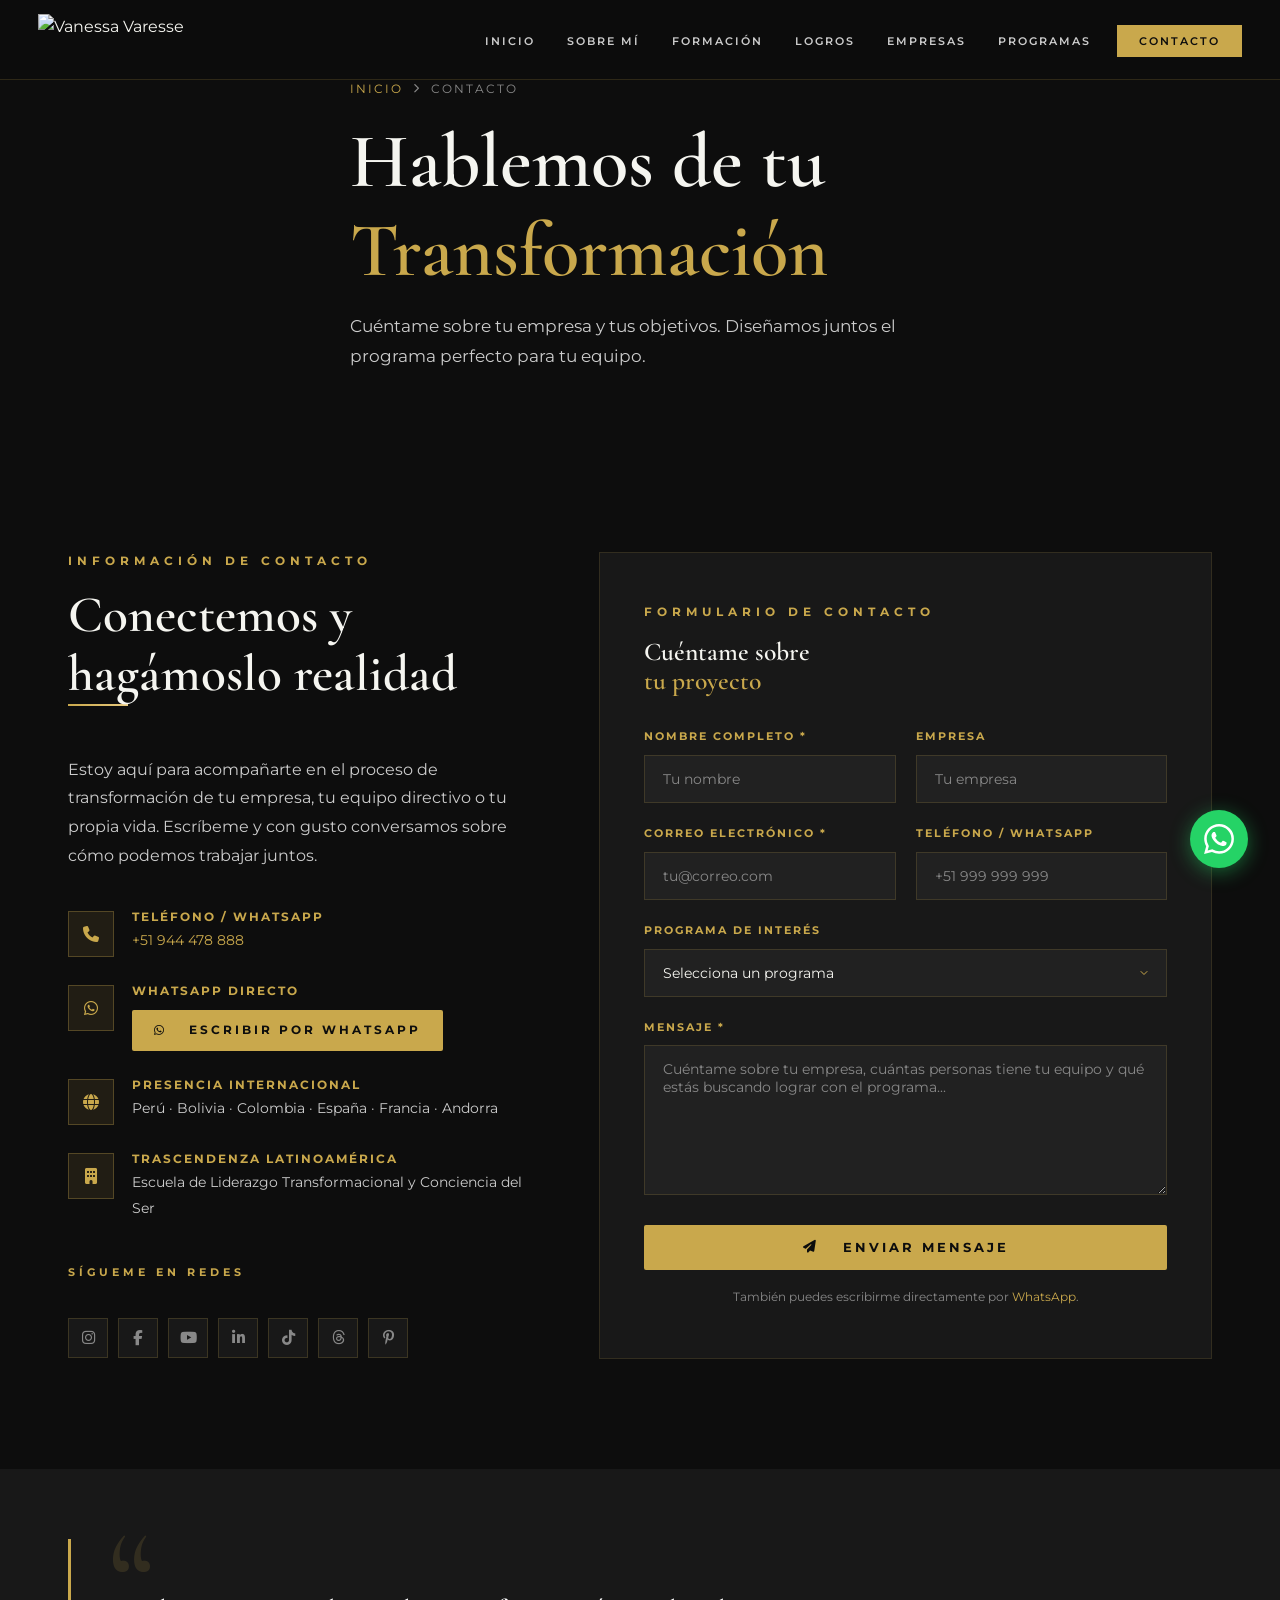
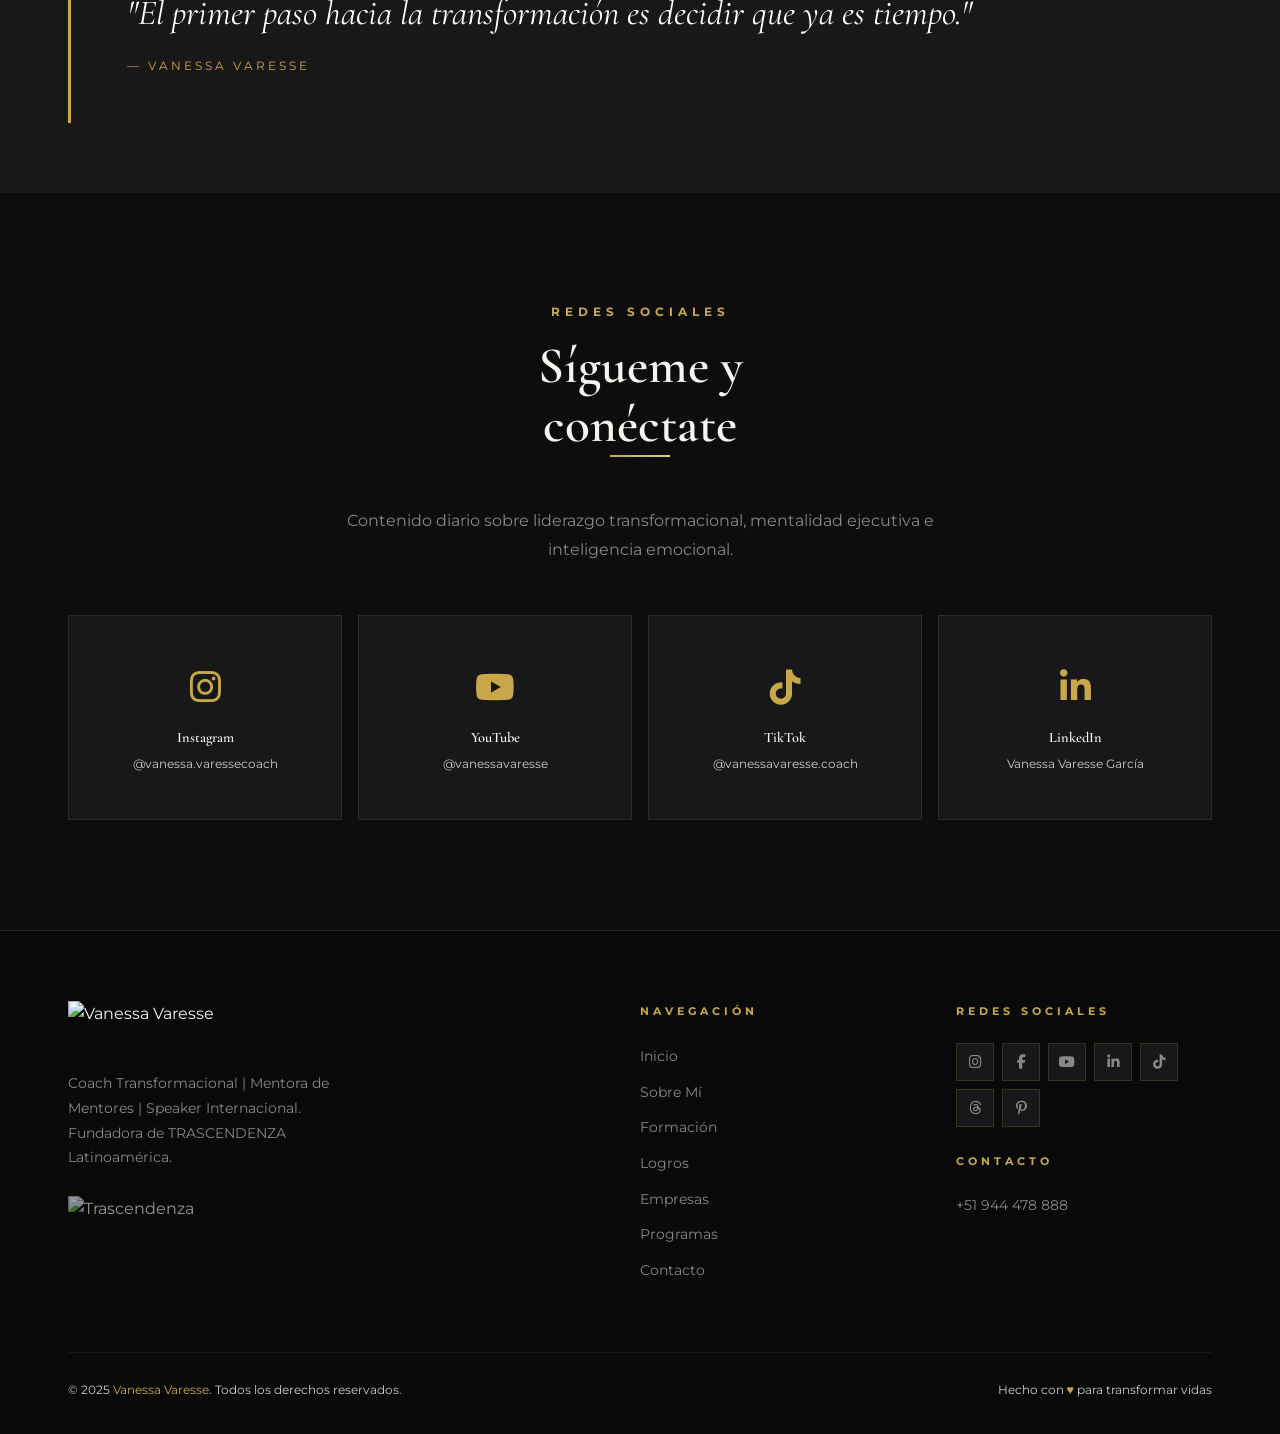
==== contacto.html @ e626a282 "primer desarrollo pagina de coaching" ====
<!DOCTYPE html>
<html lang="es">
<head>
  <meta charset="UTF-8" />
  <meta name="viewport" content="width=device-width, initial-scale=1.0" />
  <title>Contacto — Vanessa Varesse</title>
  <meta name="description" content="Contáctate con Vanessa Varesse. Solicita información sobre programas de coaching transformacional para tu empresa." />
  <link rel="preconnect" href="https://fonts.googleapis.com" />
  <link rel="preconnect" href="https://fonts.gstatic.com" crossorigin />
  <link href="https://fonts.googleapis.com/css2?family=Cormorant+Garamond:ital,wght@0,400;0,600;0,700;1,400;1,600&family=Montserrat:wght@400;500;600;700&display=swap" rel="stylesheet" />
  <link rel="stylesheet" href="https://cdnjs.cloudflare.com/ajax/libs/font-awesome/6.5.0/css/all.min.css" />
  <link rel="stylesheet" href="css/styles.css" />
</head>
<body>

  <!-- NAVBAR -->
  <nav class="navbar">
    <div class="nav-container">
      <a href="index.html" class="nav-logo">
        <img src="https://res.cloudinary.com/drj4pwy9t/image/upload/v1774954936/Logo_Vanessa_Varesse_Blanco_Sin_Fondo_paciud.png" alt="Vanessa Varesse" />
      </a>
      <button class="nav-toggle" id="navToggle" aria-label="Abrir menú">
        <span></span><span></span><span></span>
      </button>
      <ul class="nav-menu" id="navMenu">
        <li><a href="index.html">Inicio</a></li>
        <li><a href="sobre-mi.html">Sobre Mí</a></li>
        <li><a href="formacion.html">Formación</a></li>
        <li><a href="logros.html">Logros</a></li>
        <li><a href="empresas-alumnos.html">Empresas</a></li>
        <li><a href="programas.html">Programas</a></li>
        <li><a href="contacto.html" class="btn-nav">Contacto</a></li>
      </ul>
    </div>
  </nav>

  <!-- PAGE HERO -->
  <section class="page-hero">
    <div class="page-hero-bg" style="background-image: url('https://res.cloudinary.com/drj4pwy9t/image/upload/v1774952656/vanessa_con_auricular_dando_taller_a_publico_uoxfva.jpg');"></div>
    <div class="container">
      <div class="breadcrumb">
        <a href="index.html">Inicio</a>
        <i class="fas fa-chevron-right"></i>
        <span>Contacto</span>
      </div>
      <h1>Hablemos de tu<br /><span class="text-gold">Transformación</span></h1>
      <p>Cuéntame sobre tu empresa y tus objetivos. Diseñamos juntos el programa perfecto para tu equipo.</p>
    </div>
  </section>

  <!-- CONTACTO GRID -->
  <section class="section-padding">
    <div class="container">
      <div class="contact-grid">

        <!-- INFO -->
        <div class="fade-up">
          <span class="section-label">Información de Contacto</span>
          <h2>Conectemos y<br /><span>hagámoslo realidad</span></h2>
          <div class="divider divider-left"></div>
          <p style="margin-bottom: 40px;">
            Estoy aquí para acompañarte en el proceso de transformación de tu empresa, tu equipo directivo o tu propia vida. Escríbeme y con gusto conversamos sobre cómo podemos trabajar juntos.
          </p>

          <div class="contact-detail">
            <div class="contact-detail-icon"><i class="fas fa-phone"></i></div>
            <div>
              <h4>Teléfono / WhatsApp</h4>
              <p><a href="https://wa.me/51944478888" style="color: var(--gold);">+51 944 478 888</a></p>
            </div>
          </div>

          <div class="contact-detail">
            <div class="contact-detail-icon"><i class="fab fa-whatsapp"></i></div>
            <div>
              <h4>WhatsApp Directo</h4>
              <p>
                <a href="https://wa.me/51944478888?text=Hola%20Vanessa%2C%20me%20interesa%20conocer%20más%20sobre%20tus%20programas."
                   target="_blank" class="btn btn-gold" style="margin-top: 8px; display: inline-flex; font-size: 0.72rem; padding: 10px 22px;">
                  <i class="fab fa-whatsapp"></i>&nbsp; Escribir por WhatsApp
                </a>
              </p>
            </div>
          </div>

          <div class="contact-detail">
            <div class="contact-detail-icon"><i class="fas fa-globe"></i></div>
            <div>
              <h4>Presencia Internacional</h4>
              <p>Perú · Bolivia · Colombia · España · Francia · Andorra</p>
            </div>
          </div>

          <div class="contact-detail">
            <div class="contact-detail-icon"><i class="fas fa-building"></i></div>
            <div>
              <h4>TRASCENDENZA Latinoamérica</h4>
              <p>Escuela de Liderazgo Transformacional y Conciencia del Ser</p>
            </div>
          </div>

          <div style="margin-top: 40px;">
            <p class="footer-title" style="margin-bottom: 16px;">Sígueme en redes</p>
            <div class="social-contact">
              <a href="https://www.instagram.com/vanessa.varessecoach/" target="_blank" aria-label="Instagram"><i class="fab fa-instagram"></i></a>
              <a href="https://facebook.com/vanessavaressetrascendenza" target="_blank" aria-label="Facebook"><i class="fab fa-facebook-f"></i></a>
              <a href="https://www.youtube.com/@vanessavaresse" target="_blank" aria-label="YouTube"><i class="fab fa-youtube"></i></a>
              <a href="https://pe.linkedin.com/in/vanessa-varesse-garcia-b4566124" target="_blank" aria-label="LinkedIn"><i class="fab fa-linkedin-in"></i></a>
              <a href="https://www.tiktok.com/@vanessavaresse.coach" target="_blank" aria-label="TikTok"><i class="fab fa-tiktok"></i></a>
              <a href="https://www.threads.com/@vanessa.varessecoach" target="_blank" aria-label="Threads"><i class="fab fa-threads"></i></a>
              <a href="https://ru.pinterest.com/pin/297730225386920617/" target="_blank" aria-label="Pinterest"><i class="fab fa-pinterest-p"></i></a>
            </div>
          </div>
        </div>

        <!-- FORMULARIO -->
        <div class="form-box fade-up delay-2">
          <span class="section-label">Formulario de Contacto</span>
          <h3 style="color: var(--white); margin-bottom: 32px; font-size: 1.6rem;">
            Cuéntame sobre<br /><span style="color: var(--gold);">tu proyecto</span>
          </h3>

          <!--
            INSTRUCCIONES PARA ACTIVAR EL FORMULARIO:
            1. Crea una cuenta gratuita en https://formspree.io
            2. Crea un nuevo formulario y copia tu endpoint
            3. Reemplaza "YOUR_FORM_ID" en el action de abajo con tu ID real
            Ejemplo: action="https://formspree.io/f/xpwzabcd"
          -->
          <form id="contactForm" action="https://formspree.io/f/YOUR_FORM_ID" method="POST">

            <div class="form-row">
              <div class="form-group">
                <label for="name">Nombre completo *</label>
                <input type="text" id="name" name="name" placeholder="Tu nombre" required />
              </div>
              <div class="form-group">
                <label for="empresa">Empresa</label>
                <input type="text" id="empresa" name="empresa" placeholder="Tu empresa" />
              </div>
            </div>

            <div class="form-row">
              <div class="form-group">
                <label for="email">Correo electrónico *</label>
                <input type="email" id="email" name="email" placeholder="tu@correo.com" required />
              </div>
              <div class="form-group">
                <label for="telefono">Teléfono / WhatsApp</label>
                <input type="tel" id="telefono" name="telefono" placeholder="+51 999 999 999" />
              </div>
            </div>

            <div class="form-group">
              <label for="programa">Programa de interés</label>
              <select id="programa" name="programa">
                <option value="" disabled selected>Selecciona un programa</option>
                <option value="respiracion">Respiración Consciente</option>
                <option value="estres">Manejo del Estrés</option>
                <option value="emocional">Inteligencia Emocional</option>
                <option value="pausas">Pausas Activas</option>
                <option value="mentalidad">Mentalidad Ejecutiva</option>
                <option value="mentores">Mentoría de Mentores</option>
                <option value="personalizado">Programa Personalizado</option>
                <option value="otro">Otro / Consulta general</option>
              </select>
            </div>

            <div class="form-group">
              <label for="message">Mensaje *</label>
              <textarea id="message" name="message" placeholder="Cuéntame sobre tu empresa, cuántas personas tiene tu equipo y qué estás buscando lograr con el programa..." required></textarea>
            </div>

            <input type="hidden" name="_subject" value="Nueva consulta desde la web — Vanessa Varesse" />
            <input type="text" name="_gotcha" style="display:none" />

            <button type="submit" class="btn btn-gold" style="width: 100%; justify-content: center; font-size: 0.8rem;">
              <i class="fas fa-paper-plane"></i>&nbsp; Enviar mensaje
            </button>

          </form>
          <div class="form-success" id="formSuccess">
            ¡Gracias por tu mensaje! Me pondré en contacto contigo muy pronto.
          </div>
          <p style="font-size: 0.75rem; color: var(--gray); margin-top: 16px; text-align: center;">
            También puedes escribirme directamente por <a href="https://wa.me/51944478888" style="color: var(--gold);">WhatsApp</a>.
          </p>
        </div>

      </div>
    </div>
  </section>

  <!-- QUOTE CIERRE -->
  <section class="section-padding-sm bg-dark">
    <div class="container">
      <div class="quote-block fade-up">
        <p>"El primer paso hacia la transformación es decidir que ya es tiempo."</p>
        <cite>— Vanessa Varesse</cite>
      </div>
    </div>
  </section>

  <!-- REDES COMPLETAS -->
  <section class="section-padding">
    <div class="container">
      <div class="text-center fade-up" style="margin-bottom: 50px;">
        <span class="section-label">Redes Sociales</span>
        <h2>Sígueme y<br /><span>conéctate</span></h2>
        <div class="divider"></div>
        <p class="section-subtitle" style="margin: 0 auto 40px;">
          Contenido diario sobre liderazgo transformacional, mentalidad ejecutiva e inteligencia emocional.
        </p>
      </div>
      <div style="display: grid; grid-template-columns: repeat(4, 1fr); gap: 16px;">
        <a href="https://www.instagram.com/vanessa.varessecoach/" target="_blank" class="card fade-up delay-1" style="text-align:center; display:block;">
          <span style="font-size: 2.2rem; display:block; margin-bottom: 14px;"><i class="fab fa-instagram" style="color: var(--gold);"></i></span>
          <h4 style="color: var(--white); font-size: 0.9rem; margin-bottom: 6px;">Instagram</h4>
          <p style="font-size: 0.78rem;">@vanessa.varessecoach</p>
        </a>
        <a href="https://www.youtube.com/@vanessavaresse" target="_blank" class="card fade-up delay-2" style="text-align:center; display:block;">
          <span style="font-size: 2.2rem; display:block; margin-bottom: 14px;"><i class="fab fa-youtube" style="color: var(--gold);"></i></span>
          <h4 style="color: var(--white); font-size: 0.9rem; margin-bottom: 6px;">YouTube</h4>
          <p style="font-size: 0.78rem;">@vanessavaresse</p>
        </a>
        <a href="https://www.tiktok.com/@vanessavaresse.coach" target="_blank" class="card fade-up delay-3" style="text-align:center; display:block;">
          <span style="font-size: 2.2rem; display:block; margin-bottom: 14px;"><i class="fab fa-tiktok" style="color: var(--gold);"></i></span>
          <h4 style="color: var(--white); font-size: 0.9rem; margin-bottom: 6px;">TikTok</h4>
          <p style="font-size: 0.78rem;">@vanessavaresse.coach</p>
        </a>
        <a href="https://pe.linkedin.com/in/vanessa-varesse-garcia-b4566124" target="_blank" class="card fade-up delay-4" style="text-align:center; display:block;">
          <span style="font-size: 2.2rem; display:block; margin-bottom: 14px;"><i class="fab fa-linkedin-in" style="color: var(--gold);"></i></span>
          <h4 style="color: var(--white); font-size: 0.9rem; margin-bottom: 6px;">LinkedIn</h4>
          <p style="font-size: 0.78rem;">Vanessa Varesse García</p>
        </a>
      </div>
    </div>
  </section>

  <!-- FOOTER -->
  <footer class="footer">
    <div class="container">
      <div class="footer-grid">
        <div class="footer-brand">
          <img src="https://res.cloudinary.com/drj4pwy9t/image/upload/v1774954936/Logo_Vanessa_Varesse_Blanco_Sin_Fondo_paciud.png" alt="Vanessa Varesse" />
          <p>Coach Transformacional | Mentora de Mentores | Speaker Internacional. Fundadora de TRASCENDENZA Latinoamérica.</p>
          <img class="footer-logo-trascendenza" src="https://res.cloudinary.com/drj4pwy9t/image/upload/v1774954936/Logo_Trascendenza_Blanco_Sin_Fondo_ptkyh1.png" alt="Trascendenza" />
        </div>
        <div>
          <p class="footer-title">Navegación</p>
          <ul class="footer-links">
            <li><a href="index.html">Inicio</a></li>
            <li><a href="sobre-mi.html">Sobre Mí</a></li>
            <li><a href="formacion.html">Formación</a></li>
            <li><a href="logros.html">Logros</a></li>
            <li><a href="empresas-alumnos.html">Empresas</a></li>
            <li><a href="programas.html">Programas</a></li>
            <li><a href="contacto.html">Contacto</a></li>
          </ul>
        </div>
        <div>
          <p class="footer-title">Redes Sociales</p>
          <div class="social-links">
            <a href="https://www.instagram.com/vanessa.varessecoach/" target="_blank" class="social-link" aria-label="Instagram"><i class="fab fa-instagram"></i></a>
            <a href="https://facebook.com/vanessavaressetrascendenza" target="_blank" class="social-link" aria-label="Facebook"><i class="fab fa-facebook-f"></i></a>
            <a href="https://www.youtube.com/@vanessavaresse" target="_blank" class="social-link" aria-label="YouTube"><i class="fab fa-youtube"></i></a>
            <a href="https://pe.linkedin.com/in/vanessa-varesse-garcia-b4566124" target="_blank" class="social-link" aria-label="LinkedIn"><i class="fab fa-linkedin-in"></i></a>
            <a href="https://www.tiktok.com/@vanessavaresse.coach" target="_blank" class="social-link" aria-label="TikTok"><i class="fab fa-tiktok"></i></a>
            <a href="https://www.threads.com/@vanessa.varessecoach" target="_blank" class="social-link" aria-label="Threads"><i class="fab fa-threads"></i></a>
            <a href="https://ru.pinterest.com/pin/297730225386920617/" target="_blank" class="social-link" aria-label="Pinterest"><i class="fab fa-pinterest-p"></i></a>
          </div>
          <div style="margin-top: 24px;">
            <p class="footer-title">Contacto</p>
            <p style="font-size:.86rem; color: var(--gray);">+51 944 478 888</p>
          </div>
        </div>
      </div>
      <div class="footer-bottom">
        <p>© 2025 <span>Vanessa Varesse</span>. Todos los derechos reservados.</p>
        <p>Hecho con <span>♥</span> para transformar vidas</p>
      </div>
    </div>
  </footer>

  <!-- WHATSAPP FLOAT -->
  <a href="https://wa.me/51944478888" class="whatsapp-float" target="_blank" aria-label="WhatsApp">
    <svg xmlns="http://www.w3.org/2000/svg" viewBox="0 0 24 24"><path d="M17.472 14.382c-.297-.149-1.758-.867-2.03-.967-.273-.099-.471-.148-.67.15-.197.297-.767.966-.94 1.164-.173.199-.347.223-.644.075-.297-.15-1.255-.463-2.39-1.475-.883-.788-1.48-1.761-1.653-2.059-.173-.297-.018-.458.13-.606.134-.133.298-.347.446-.52.149-.174.198-.298.298-.497.099-.198.05-.371-.025-.52-.075-.149-.669-1.612-.916-2.207-.242-.579-.487-.5-.669-.51-.173-.008-.371-.01-.57-.01-.198 0-.52.074-.792.372-.272.297-1.04 1.016-1.04 2.479 0 1.462 1.065 2.875 1.213 3.074.149.198 2.096 3.2 5.077 4.487.709.306 1.262.489 1.694.625.712.227 1.36.195 1.871.118.571-.085 1.758-.719 2.006-1.413.248-.694.248-1.289.173-1.413-.074-.124-.272-.198-.57-.347m-5.421 7.403h-.004a9.87 9.87 0 01-5.031-1.378l-.361-.214-3.741.982.998-3.648-.235-.374a9.86 9.86 0 01-1.51-5.26c.001-5.45 4.436-9.884 9.888-9.884 2.64 0 5.122 1.03 6.988 2.898a9.825 9.825 0 012.893 6.994c-.003 5.45-4.437 9.884-9.885 9.884m8.413-18.297A11.815 11.815 0 0012.05 0C5.495 0 .16 5.335.157 11.892c0 2.096.547 4.142 1.588 5.945L.057 24l6.305-1.654a11.882 11.882 0 005.683 1.448h.005c6.554 0 11.89-5.335 11.893-11.893a11.821 11.821 0 00-3.48-8.413z"/></svg>
  </a>

  <script src="js/main.js"></script>
</body>
</html>
---- css/styles.css ----
/* ============================================================
   VANESSA VARESSE — Coach Transformacional
   Paleta: Dorado + Negro + Blanco
   Fuentes: Cormorant Garamond (títulos) + Montserrat (cuerpo)
   ============================================================ */

/* ===== VARIABLES ===== */
:root {
  --gold:       #C9A84C;
  --gold-light: #E8C97E;
  --gold-dark:  #A07830;
  --black:      #0D0D0D;
  --dark:       #181818;
  --dark-2:     #222222;
  --white:      #F5F5F0;
  --white-pure: #FFFFFF;
  --gray:       #888888;
  --gray-light: #CCCCCC;

  --font-heading: 'Cormorant Garamond', serif;
  --font-body:    'Montserrat', sans-serif;

  --nav-height: 80px;
  --transition: 0.3s ease;
  --shadow:     0 8px 32px rgba(0, 0, 0, 0.4);
  --shadow-gold: 0 6px 24px rgba(201, 168, 76, 0.25);
  --radius: 2px;
}

/* ===== RESET ===== */
*, *::before, *::after {
  box-sizing: border-box;
  margin: 0;
  padding: 0;
}

html { scroll-behavior: smooth; }

body {
  font-family: var(--font-body);
  background: var(--black);
  color: var(--white);
  line-height: 1.6;
  overflow-x: hidden;
}

img { max-width: 100%; height: auto; display: block; }
a   { text-decoration: none; color: inherit; }
ul  { list-style: none; }

/* ===== TYPOGRAPHY ===== */
h1, h2, h3, h4 {
  font-family: var(--font-heading);
  font-weight: 600;
  line-height: 1.15;
}
h1 { font-size: clamp(2.8rem, 6vw, 5.5rem); }
h2 { font-size: clamp(2rem,   4vw, 3.5rem); }
h3 { font-size: clamp(1.3rem, 2.5vw, 2rem); }
h4 { font-size: clamp(1.1rem, 1.8vw, 1.4rem); }

p { color: var(--gray-light); line-height: 1.8; }

/* ===== UTILITIES ===== */
.container      { max-width: 1200px; margin: 0 auto; padding: 0 28px; }
.text-gold      { color: var(--gold); }
.text-center    { text-align: center; }
.section-padding    { padding: 110px 0; }
.section-padding-sm { padding: 70px 0; }

.section-label {
  font-family: var(--font-body);
  font-size: 0.72rem;
  font-weight: 700;
  letter-spacing: 5px;
  text-transform: uppercase;
  color: var(--gold);
  display: block;
  margin-bottom: 16px;
}

.section-title { color: var(--white); margin-bottom: 20px; }
.section-title span { color: var(--gold); }

.section-subtitle {
  font-size: 1rem;
  color: var(--gray);
  max-width: 600px;
  line-height: 1.8;
}

.divider {
  width: 60px;
  height: 2px;
  background: linear-gradient(90deg, var(--gold), var(--gold-light));
  margin: 0 auto 50px;
}
.divider-left { margin: 0 0 50px; }

/* ===== BUTTONS ===== */
.btn {
  display: inline-flex;
  align-items: center;
  gap: 10px;
  padding: 15px 40px;
  font-family: var(--font-body);
  font-size: 0.78rem;
  font-weight: 700;
  letter-spacing: 3px;
  text-transform: uppercase;
  cursor: pointer;
  transition: all var(--transition);
  border: none;
  border-radius: var(--radius);
}

.btn-gold {
  background: var(--gold);
  color: var(--black);
}
.btn-gold:hover {
  background: var(--gold-light);
  transform: translateY(-3px);
  box-shadow: var(--shadow-gold);
}

.btn-outline {
  background: transparent;
  color: var(--gold);
  border: 1px solid var(--gold);
}
.btn-outline:hover {
  background: var(--gold);
  color: var(--black);
  transform: translateY(-3px);
}

.btn-white {
  background: var(--white-pure);
  color: var(--black);
}
.btn-white:hover {
  background: var(--gold);
  transform: translateY(-3px);
  box-shadow: var(--shadow-gold);
}

/* ===== NAVBAR ===== */
.navbar {
  position: fixed;
  top: 0; left: 0; right: 0;
  z-index: 1000;
  height: var(--nav-height);
  background: rgba(13, 13, 13, 0.96);
  backdrop-filter: blur(12px);
  -webkit-backdrop-filter: blur(12px);
  border-bottom: 1px solid rgba(201, 168, 76, 0.18);
  transition: background var(--transition), box-shadow var(--transition);
}
.navbar.scrolled { box-shadow: 0 4px 30px rgba(0,0,0,0.5); }

.nav-container {
  max-width: 1260px;
  margin: 0 auto;
  padding: 0 28px;
  height: 100%;
  display: flex;
  align-items: center;
  justify-content: space-between;
}

.nav-logo img { height: 52px; width: auto; }

.nav-menu {
  display: flex;
  align-items: center;
  gap: 4px;
}

.nav-menu a {
  font-size: 0.7rem;
  font-weight: 600;
  letter-spacing: 2px;
  text-transform: uppercase;
  color: var(--gray-light);
  padding: 8px 14px;
  position: relative;
  transition: color var(--transition);
}
.nav-menu a::after {
  content: '';
  position: absolute;
  bottom: 2px; left: 50%;
  transform: translateX(-50%);
  width: 0; height: 1px;
  background: var(--gold);
  transition: width var(--transition);
}
.nav-menu a:hover,
.nav-menu a.active { color: var(--gold); }
.nav-menu a:hover::after,
.nav-menu a.active::after { width: 70%; }

.btn-nav {
  background: var(--gold) !important;
  color: var(--black) !important;
  padding: 9px 22px !important;
  margin-left: 8px;
  letter-spacing: 2px;
}
.btn-nav::after { display: none !important; }
.btn-nav:hover { background: var(--gold-light) !important; }

/* Hamburger */
.nav-toggle {
  display: none;
  flex-direction: column;
  gap: 5px;
  background: none;
  border: none;
  cursor: pointer;
  padding: 4px;
  z-index: 10;
}
.nav-toggle span {
  display: block;
  width: 26px;
  height: 2px;
  background: var(--white);
  transition: all 0.3s ease;
  transform-origin: center;
}
.nav-toggle.active span:nth-child(1) { transform: translateY(7px) rotate(45deg); }
.nav-toggle.active span:nth-child(2) { opacity: 0; transform: scaleX(0); }
.nav-toggle.active span:nth-child(3) { transform: translateY(-7px) rotate(-45deg); }

/* ===== HERO (index) ===== */
.hero {
  position: relative;
  min-height: 100vh;
  display: flex;
  align-items: center;
  overflow: hidden;
}

.hero-bg {
  position: absolute;
  inset: 0;
  background-size: cover;
  background-position: center top;
  z-index: 0;
}

.hero-overlay {
  position: absolute;
  inset: 0;
  background: linear-gradient(
    105deg,
    rgba(13, 13, 13, 0.92) 0%,
    rgba(13, 13, 13, 0.75) 55%,
    rgba(13, 13, 13, 0.3) 100%
  );
  z-index: 1;
}

.hero-content {
  position: relative;
  z-index: 2;
  padding-top: var(--nav-height);
  max-width: 700px;
}

.hero-eyebrow {
  display: flex;
  align-items: center;
  gap: 16px;
  margin-bottom: 24px;
}
.hero-eyebrow span {
  font-size: 0.7rem;
  font-weight: 700;
  letter-spacing: 5px;
  text-transform: uppercase;
  color: var(--gold);
}
.hero-line {
  width: 50px;
  height: 1px;
  background: var(--gold);
}

.hero h1 {
  color: var(--white-pure);
  margin-bottom: 24px;
}
.hero h1 em {
  font-style: italic;
  color: var(--gold);
}

.hero-subtitle {
  font-size: 1rem;
  color: var(--gray-light);
  max-width: 540px;
  margin-bottom: 40px;
  line-height: 1.8;
}

.hero-roles {
  display: flex;
  flex-wrap: wrap;
  gap: 10px;
  margin-bottom: 40px;
}
.hero-roles span {
  font-size: 0.68rem;
  font-weight: 600;
  letter-spacing: 2px;
  text-transform: uppercase;
  color: var(--gold);
  border: 1px solid rgba(201, 168, 76, 0.4);
  padding: 6px 14px;
}

.hero-btns { display: flex; gap: 16px; flex-wrap: wrap; }

.hero-scroll {
  position: absolute;
  bottom: 28px;
  left: 50%;
  transform: translateX(-50%);
  z-index: 2;
  display: flex;
  flex-direction: column;
  align-items: center;
  gap: 8px;
  color: var(--gray);
  font-size: 0.65rem;
  letter-spacing: 3px;
  text-transform: uppercase;
}
.hero-scroll-line {
  width: 1px;
  height: 50px;
  background: linear-gradient(to bottom, var(--gold), transparent);
  animation: scrollLine 1.8s ease-in-out infinite;
}
@keyframes scrollLine {
  0%   { opacity: 1; transform: scaleY(1); }
  100% { opacity: 0; transform: scaleY(0.3) translateY(20px); }
}

/* ===== STATS BAR ===== */
.stats-bar {
  background: var(--dark);
  border-top: 1px solid rgba(201, 168, 76, 0.15);
  border-bottom: 1px solid rgba(201, 168, 76, 0.15);
  padding: 60px 0;
}

.stats-grid {
  display: grid;
  grid-template-columns: repeat(4, 1fr);
  gap: 40px;
  text-align: center;
}

.stat-item h3 {
  font-size: clamp(2.8rem, 5vw, 4.5rem);
  color: var(--gold);
  font-weight: 700;
  line-height: 1;
  margin-bottom: 10px;
}
.stat-item p {
  font-size: 0.72rem;
  letter-spacing: 3px;
  text-transform: uppercase;
  color: var(--gray);
}

/* ===== PAGE HERO (inner pages) ===== */
.page-hero {
  min-height: 420px;
  display: flex;
  align-items: flex-end;
  padding-bottom: 70px;
  padding-top: var(--nav-height);
  position: relative;
  overflow: hidden;
}

.page-hero-bg {
  position: absolute;
  inset: 0;
  background-size: cover;
  background-position: center;
  filter: grayscale(15%);
  z-index: 0;
}

.page-hero::before {
  content: '';
  position: absolute;
  inset: 0;
  background: linear-gradient(
    160deg,
    rgba(13,13,13,0.93) 0%,
    rgba(13,13,13,0.70) 60%,
    rgba(13,13,13,0.50) 100%
  );
  z-index: 1;
}

.page-hero .container { position: relative; z-index: 2; }

.breadcrumb {
  display: flex;
  align-items: center;
  gap: 10px;
  font-size: 0.72rem;
  color: var(--gray);
  margin-bottom: 20px;
  letter-spacing: 2px;
  text-transform: uppercase;
}
.breadcrumb a { color: var(--gold); transition: opacity 0.2s; }
.breadcrumb a:hover { opacity: 0.7; }
.breadcrumb i { font-size: 0.6rem; color: var(--gray); }

.page-hero h1 { margin-bottom: 16px; }
.page-hero p  { font-size: 1.05rem; max-width: 580px; }

/* ===== CARDS ===== */
.card {
  background: var(--dark);
  border: 1px solid rgba(201, 168, 76, 0.12);
  padding: 44px 36px;
  transition: all var(--transition);
  position: relative;
  overflow: hidden;
}
.card::before {
  content: '';
  position: absolute;
  top: 0; left: 0;
  width: 3px; height: 0;
  background: linear-gradient(to bottom, var(--gold), var(--gold-light));
  transition: height 0.4s ease;
}
.card:hover {
  border-color: rgba(201, 168, 76, 0.35);
  transform: translateY(-6px);
  box-shadow: var(--shadow);
}
.card:hover::before { height: 100%; }

.card-icon {
  font-size: 2.4rem;
  margin-bottom: 22px;
  display: block;
}
.card h3 { color: var(--gold); margin-bottom: 14px; }
.card p   { font-size: 0.88rem; color: var(--gray-light); line-height: 1.8; }

/* ===== QUOTE BLOCK ===== */
.quote-block {
  background: var(--dark);
  border-left: 3px solid var(--gold);
  padding: 48px 56px;
  position: relative;
}
.quote-block::before {
  content: '\201C';
  position: absolute;
  top: -30px; left: 36px;
  font-family: var(--font-heading);
  font-size: 9rem;
  color: var(--gold);
  opacity: 0.15;
  line-height: 1;
}
.quote-block p {
  font-family: var(--font-heading);
  font-size: clamp(1.5rem, 3vw, 2.2rem);
  color: var(--white-pure);
  font-style: italic;
  line-height: 1.45;
  position: relative;
  z-index: 1;
}
.quote-block cite {
  display: block;
  margin-top: 18px;
  font-size: 0.75rem;
  letter-spacing: 3px;
  text-transform: uppercase;
  color: var(--gold);
  font-style: normal;
}

/* ===== EXPERTISE GRID ===== */
.expertise-grid {
  display: grid;
  grid-template-columns: repeat(4, 1fr);
  gap: 20px;
}

.expertise-item {
  background: var(--dark);
  border: 1px solid rgba(201, 168, 76, 0.1);
  padding: 36px 24px;
  text-align: center;
  transition: all var(--transition);
}
.expertise-item:hover {
  border-color: var(--gold);
  transform: translateY(-4px);
  box-shadow: var(--shadow-gold);
}
.expertise-icon { font-size: 2.4rem; margin-bottom: 18px; }
.expertise-item h4 { color: var(--gold); margin-bottom: 10px; font-size: 1rem; }
.expertise-item p  { font-size: 0.8rem; color: var(--gray); line-height: 1.65; }

/* ===== TIMELINE ===== */
.timeline { position: relative; }
.timeline::before {
  content: '';
  position: absolute;
  left: 50%; top: 0; bottom: 0;
  transform: translateX(-50%);
  width: 1px;
  background: linear-gradient(to bottom, transparent, var(--gold) 10%, var(--gold) 90%, transparent);
}

.timeline-item {
  display: grid;
  grid-template-columns: 1fr 70px 1fr;
  gap: 30px;
  align-items: start;
  margin-bottom: 70px;
}

/* Odd: content on left */
.timeline-item:nth-child(odd) .timeline-content  { grid-column: 1; text-align: right; }
.timeline-item:nth-child(odd) .timeline-center   { grid-column: 2; }
.timeline-item:nth-child(odd) .timeline-empty    { grid-column: 3; }
/* Even: content on right */
.timeline-item:nth-child(even) .timeline-empty   { grid-column: 1; }
.timeline-item:nth-child(even) .timeline-center  { grid-column: 2; }
.timeline-item:nth-child(even) .timeline-content { grid-column: 3; text-align: left; }

.timeline-center {
  display: flex;
  flex-direction: column;
  align-items: center;
  gap: 8px;
}

.timeline-dot {
  width: 54px;
  height: 54px;
  background: var(--gold);
  border-radius: 50%;
  display: flex;
  align-items: center;
  justify-content: center;
  font-family: var(--font-heading);
  font-size: 0.95rem;
  font-weight: 700;
  color: var(--black);
  flex-shrink: 0;
  box-shadow: 0 0 24px rgba(201, 168, 76, 0.45);
  position: relative;
  z-index: 1;
}

.timeline-year {
  font-family: var(--font-heading);
  font-size: clamp(3rem, 4vw, 4.5rem);
  color: rgba(201, 168, 76, 0.1);
  font-weight: 700;
  line-height: 1;
  margin-bottom: 10px;
}

.timeline-content h3 {
  color: var(--gold);
  font-size: 1.1rem;
  margin-bottom: 14px;
  font-family: var(--font-heading);
}

.timeline-content ul { padding: 0; }
.timeline-content li {
  color: var(--gray-light);
  font-size: 0.85rem;
  line-height: 1.65;
  padding: 7px 0;
  border-bottom: 1px solid rgba(255,255,255,0.05);
}
.timeline-content li:last-child { border-bottom: none; }
.timeline-content li i {
  color: var(--gold);
  margin-right: 8px;
  font-size: 0.7rem;
}

/* ===== AWARDS HIGHLIGHT ===== */
.awards-highlight {
  background: linear-gradient(135deg, var(--dark) 0%, var(--dark-2) 100%);
  border: 1px solid rgba(201,168,76,0.2);
  padding: 50px 40px;
  text-align: center;
}
.awards-highlight h2 { color: var(--gold); margin-bottom: 16px; }
.awards-highlight p  { max-width: 600px; margin: 0 auto; }

/* ===== PHOTO GALLERY ===== */
.gallery-grid {
  display: grid;
  grid-template-columns: repeat(3, 1fr);
  gap: 6px;
}
.gallery-item {
  aspect-ratio: 1;
  overflow: hidden;
  position: relative;
}
.gallery-item.wide { grid-column: span 2; aspect-ratio: 2/1; }
.gallery-item img {
  width: 100%; height: 100%;
  object-fit: cover;
  transition: transform 0.6s ease;
}
.gallery-item:hover img { transform: scale(1.06); }

/* ===== VIDEO GRID ===== */
.video-grid {
  display: grid;
  grid-template-columns: repeat(2, 1fr);
  gap: 24px;
}
.video-wrapper {
  position: relative;
  border: 1px solid rgba(201,168,76,0.2);
  overflow: hidden;
  background: var(--dark);
}
.video-wrapper video { width: 100%; display: block; }
.video-label {
  position: absolute;
  bottom: 0; left: 0; right: 0;
  background: linear-gradient(transparent, rgba(0,0,0,0.85));
  padding: 28px 18px 16px;
  font-size: 0.75rem;
  font-weight: 700;
  letter-spacing: 3px;
  text-transform: uppercase;
  color: var(--gold);
}

/* ===== COMPANIES ===== */
.companies-grid {
  display: grid;
  grid-template-columns: repeat(2, 1fr);
  gap: 20px;
}
.company-card {
  background: var(--dark);
  border: 1px solid rgba(201,168,76,0.13);
  padding: 36px 32px;
  display: flex;
  align-items: flex-start;
  gap: 22px;
  transition: all var(--transition);
}
.company-card:hover {
  border-color: rgba(201,168,76,0.4);
  transform: translateY(-3px);
  box-shadow: var(--shadow);
}
.company-icon {
  width: 58px; height: 58px;
  background: rgba(201,168,76,0.08);
  border: 1px solid rgba(201,168,76,0.25);
  display: flex;
  align-items: center;
  justify-content: center;
  font-size: 1.8rem;
  flex-shrink: 0;
}
.company-info h3 { font-size: 1.15rem; color: var(--gold); margin-bottom: 8px; }
.company-info p  { font-size: 0.84rem; color: var(--gray-light); line-height: 1.7; }

/* ===== COUNTRY GRID ===== */
.countries-grid {
  display: grid;
  grid-template-columns: repeat(3, 1fr);
  gap: 16px;
}
.country-card {
  aspect-ratio: 4/3;
  overflow: hidden;
  position: relative;
}
.country-card img {
  width: 100%; height: 100%;
  object-fit: cover;
  transition: transform 0.5s ease;
}
.country-card:hover img { transform: scale(1.06); }
.country-label {
  position: absolute;
  bottom: 0; left: 0; right: 0;
  padding: 22px 14px 12px;
  background: linear-gradient(transparent, rgba(0,0,0,0.75));
  font-size: 0.7rem;
  font-weight: 700;
  letter-spacing: 3px;
  text-transform: uppercase;
  color: var(--white-pure);
}

/* ===== PROGRAMS ===== */
.programs-grid {
  display: grid;
  grid-template-columns: repeat(3, 1fr);
  gap: 24px;
}
.program-card {
  background: var(--dark);
  border: 1px solid rgba(201,168,76,0.12);
  padding: 44px 32px;
  transition: all var(--transition);
  position: relative;
  overflow: hidden;
}
.program-card::after {
  content: '';
  position: absolute;
  bottom: 0; left: 0; right: 0;
  height: 3px;
  background: linear-gradient(90deg, var(--gold), var(--gold-light));
  transform: scaleX(0);
  transition: transform 0.4s ease;
}
.program-card:hover {
  border-color: rgba(201,168,76,0.35);
  transform: translateY(-6px);
  box-shadow: var(--shadow);
}
.program-card:hover::after { transform: scaleX(1); }
.program-number {
  font-family: var(--font-heading);
  font-size: 4rem;
  color: rgba(201,168,76,0.1);
  font-weight: 700;
  line-height: 1;
  margin-bottom: 8px;
}
.program-icon { font-size: 2rem; margin-bottom: 18px; color: var(--gold); }
.program-card h3 { color: var(--white-pure); font-size: 1.25rem; margin-bottom: 14px; }
.program-card p  { font-size: 0.86rem; color: var(--gray-light); line-height: 1.8; margin-bottom: 24px; }
.program-card .btn { font-size: 0.7rem; padding: 10px 24px; }

/* ===== CONTACT FORM ===== */
.contact-grid {
  display: grid;
  grid-template-columns: 1fr 1.3fr;
  gap: 60px;
  align-items: start;
}
.contact-info h2 { margin-bottom: 20px; }
.contact-info p  { margin-bottom: 36px; }
.contact-detail {
  display: flex;
  align-items: flex-start;
  gap: 18px;
  margin-bottom: 28px;
}
.contact-detail-icon {
  width: 46px; height: 46px;
  background: rgba(201,168,76,0.1);
  border: 1px solid rgba(201,168,76,0.3);
  display: flex;
  align-items: center;
  justify-content: center;
  color: var(--gold);
  font-size: 1rem;
  flex-shrink: 0;
}
.contact-detail h4 { font-size: 0.72rem; letter-spacing: 2px; text-transform: uppercase; color: var(--gold); font-family: var(--font-body); font-weight: 700; margin-bottom: 4px; }
.contact-detail p  { font-size: 0.9rem; color: var(--gray-light); }

.form-box {
  background: var(--dark);
  border: 1px solid rgba(201,168,76,0.15);
  padding: 50px 44px;
}
.form-row { display: grid; grid-template-columns: 1fr 1fr; gap: 20px; }
.form-group { margin-bottom: 22px; }
.form-group label {
  display: block;
  font-size: 0.7rem;
  font-weight: 700;
  letter-spacing: 2px;
  text-transform: uppercase;
  color: var(--gold);
  margin-bottom: 9px;
}
.form-group input,
.form-group textarea,
.form-group select {
  width: 100%;
  background: rgba(255,255,255,0.04);
  border: 1px solid rgba(201,168,76,0.18);
  color: var(--white);
  padding: 14px 18px;
  font-family: var(--font-body);
  font-size: 0.88rem;
  outline: none;
  border-radius: 0;
  transition: border-color var(--transition);
}
.form-group input:focus,
.form-group textarea:focus { border-color: var(--gold); }
.form-group textarea { min-height: 150px; resize: vertical; }
.form-group input::placeholder,
.form-group textarea::placeholder { color: var(--gray); }
.form-success {
  display: none;
  background: rgba(201,168,76,0.1);
  border: 1px solid rgba(201,168,76,0.3);
  padding: 20px 24px;
  text-align: center;
  color: var(--gold);
  font-size: 0.9rem;
  margin-top: 16px;
}

/* ===== SOCIAL ICONS CONTACT ===== */
.social-contact {
  display: flex;
  gap: 10px;
  margin-top: 36px;
}
.social-contact a {
  width: 40px; height: 40px;
  background: var(--dark);
  border: 1px solid rgba(201,168,76,0.2);
  display: flex;
  align-items: center;
  justify-content: center;
  color: var(--gray);
  font-size: 0.95rem;
  transition: all var(--transition);
}
.social-contact a:hover {
  background: var(--gold);
  color: var(--black);
  border-color: var(--gold);
}

/* ===== FOOTER ===== */
.footer {
  background: #090909;
  border-top: 1px solid rgba(201,168,76,0.18);
  padding: 70px 0 32px;
}
.footer-grid {
  display: grid;
  grid-template-columns: 2fr 1fr 1fr;
  gap: 60px;
  margin-bottom: 60px;
}
.footer-brand img:first-child { height: 48px; margin-bottom: 22px; }
.footer-brand p { font-size: 0.86rem; color: var(--gray); line-height: 1.8; max-width: 280px; margin-bottom: 26px; }
.footer-logo-trascendenza { height: 32px; opacity: 0.6; }

.footer-title {
  font-size: 0.7rem;
  font-weight: 700;
  letter-spacing: 4px;
  text-transform: uppercase;
  color: var(--gold);
  margin-bottom: 22px;
}
.footer-links li { margin-bottom: 10px; }
.footer-links a {
  font-size: 0.86rem;
  color: var(--gray);
  transition: color var(--transition);
}
.footer-links a:hover { color: var(--gold); }

.social-links { display: flex; flex-wrap: wrap; gap: 8px; }
.social-link {
  width: 38px; height: 38px;
  background: var(--dark);
  border: 1px solid rgba(201,168,76,0.18);
  display: flex;
  align-items: center;
  justify-content: center;
  color: var(--gray);
  font-size: 0.9rem;
  transition: all var(--transition);
}
.social-link:hover {
  background: var(--gold);
  color: var(--black);
  border-color: var(--gold);
}

.footer-bottom {
  border-top: 1px solid rgba(255,255,255,0.06);
  padding-top: 26px;
  display: flex;
  justify-content: space-between;
  align-items: center;
  font-size: 0.78rem;
  color: var(--gray);
}
.footer-bottom span { color: var(--gold); }

/* ===== WHATSAPP FLOAT ===== */
.whatsapp-float {
  position: fixed;
  bottom: 32px; right: 32px;
  width: 58px; height: 58px;
  background: #25D366;
  border-radius: 50%;
  display: flex;
  align-items: center;
  justify-content: center;
  z-index: 998;
  box-shadow: 0 4px 20px rgba(37, 211, 102, 0.45);
  transition: all var(--transition);
}
.whatsapp-float:hover {
  transform: scale(1.12);
  box-shadow: 0 8px 30px rgba(37, 211, 102, 0.6);
}
.whatsapp-float svg { width: 30px; height: 30px; fill: #fff; }

/* ===== CTA SECTION ===== */
.cta-section {
  background: linear-gradient(135deg, var(--dark) 0%, #111 100%);
  border-top: 1px solid rgba(201,168,76,0.15);
  border-bottom: 1px solid rgba(201,168,76,0.15);
  padding: 100px 0;
  text-align: center;
}
.cta-section h2 { margin-bottom: 20px; }
.cta-section p  { max-width: 550px; margin: 0 auto 40px; }
.cta-btns { display: flex; justify-content: center; gap: 16px; flex-wrap: wrap; }

/* ===== ABOUT GRID (sobre mi) ===== */
.about-grid {
  display: grid;
  grid-template-columns: 1fr 1.1fr;
  gap: 70px;
  align-items: center;
}
.about-photo {
  position: relative;
}
.about-photo img {
  width: 100%;
  aspect-ratio: 3/4;
  object-fit: cover;
  object-position: top;
}
.about-photo-badge {
  position: absolute;
  bottom: -20px; right: -20px;
  background: var(--gold);
  color: var(--black);
  padding: 20px 24px;
  font-family: var(--font-heading);
  text-align: center;
}
.about-photo-badge strong { display: block; font-size: 2rem; font-weight: 700; line-height: 1; }
.about-photo-badge span   { font-size: 0.7rem; letter-spacing: 2px; text-transform: uppercase; }

.about-text h2  { margin-bottom: 20px; }
.about-text p   { margin-bottom: 20px; font-size: 0.92rem; }

.about-roles {
  display: flex;
  flex-direction: column;
  gap: 12px;
  margin: 30px 0;
}
.about-role {
  display: flex;
  align-items: center;
  gap: 14px;
  font-size: 0.84rem;
  color: var(--gray-light);
}
.about-role i { color: var(--gold); font-size: 0.7rem; }

/* ===== MEDIA SECTION ===== */
.media-grid {
  display: grid;
  grid-template-columns: repeat(2, 1fr);
  gap: 24px;
}
.media-card {
  position: relative;
  aspect-ratio: 16/10;
  overflow: hidden;
}
.media-card img {
  width: 100%; height: 100%;
  object-fit: cover;
  transition: transform 0.5s ease;
}
.media-card:hover img { transform: scale(1.04); }
.media-overlay {
  position: absolute;
  inset: 0;
  background: linear-gradient(to top, rgba(13,13,13,0.85) 0%, transparent 60%);
  display: flex;
  align-items: flex-end;
  padding: 20px;
}
.media-overlay p {
  font-size: 0.78rem;
  letter-spacing: 2px;
  text-transform: uppercase;
  color: var(--gold);
  font-weight: 700;
}

/* ===== ANIMATIONS ===== */
.fade-up {
  opacity: 0;
  transform: translateY(35px);
  transition: opacity 0.7s ease, transform 0.7s ease;
}
.fade-up.visible { opacity: 1; transform: translateY(0); }
.delay-1 { transition-delay: 0.1s; }
.delay-2 { transition-delay: 0.2s; }
.delay-3 { transition-delay: 0.3s; }
.delay-4 { transition-delay: 0.4s; }
.delay-5 { transition-delay: 0.5s; }
.delay-6 { transition-delay: 0.6s; }

/* ===== SEPARATOR ===== */
.gold-separator {
  width: 100%;
  height: 1px;
  background: linear-gradient(90deg, transparent, var(--gold), transparent);
  margin: 0;
}

/* ===== ALTERNATE SECTION BG ===== */
.bg-dark { background: var(--dark); }
.bg-darker { background: var(--dark-2); }

/* ===== LIGHTBOX / IMAGE POPUP ===== */
.lightbox-overlay {
  position: fixed;
  inset: 0;
  background: rgba(0, 0, 0, 0.92);
  z-index: 2000;
  display: flex;
  align-items: center;
  justify-content: center;
  opacity: 0;
  visibility: hidden;
  transition: opacity 0.35s ease, visibility 0.35s ease;
  cursor: zoom-out;
  backdrop-filter: blur(6px);
  -webkit-backdrop-filter: blur(6px);
}
.lightbox-overlay.active {
  opacity: 1;
  visibility: visible;
}
.lightbox-overlay img {
  max-width: 90vw;
  max-height: 88vh;
  object-fit: contain;
  border: 1px solid rgba(201,168,76,0.25);
  box-shadow: 0 20px 80px rgba(0,0,0,0.6);
  transform: scale(0.85);
  transition: transform 0.4s cubic-bezier(0.19, 1, 0.22, 1);
}
.lightbox-overlay.active img {
  transform: scale(1);
}
.lightbox-close {
  position: absolute;
  top: 24px;
  right: 28px;
  width: 48px;
  height: 48px;
  background: rgba(201,168,76,0.15);
  border: 1px solid rgba(201,168,76,0.3);
  color: var(--gold);
  font-size: 1.4rem;
  display: flex;
  align-items: center;
  justify-content: center;
  cursor: pointer;
  transition: all var(--transition);
  z-index: 2001;
}
.lightbox-close:hover {
  background: var(--gold);
  color: var(--black);
}
.lightbox-nav {
  position: absolute;
  top: 50%;
  transform: translateY(-50%);
  width: 50px;
  height: 50px;
  background: rgba(201,168,76,0.12);
  border: 1px solid rgba(201,168,76,0.3);
  color: var(--gold);
  font-size: 1.2rem;
  display: flex;
  align-items: center;
  justify-content: center;
  cursor: pointer;
  transition: all var(--transition);
  z-index: 2001;
}
.lightbox-nav:hover {
  background: var(--gold);
  color: var(--black);
}
.lightbox-prev { left: 20px; }
.lightbox-next { right: 20px; }
.lightbox-counter {
  position: absolute;
  bottom: 24px;
  left: 50%;
  transform: translateX(-50%);
  font-size: 0.75rem;
  letter-spacing: 3px;
  color: var(--gray);
  z-index: 2001;
}

/* Gallery item clickable */
.gallery-item[data-lightbox] { cursor: zoom-in; }
.gallery-item[data-lightbox]::after {
  content: '\f00e';
  font-family: 'Font Awesome 6 Free';
  font-weight: 900;
  position: absolute;
  top: 50%;
  left: 50%;
  transform: translate(-50%, -50%) scale(0);
  font-size: 1.6rem;
  color: var(--gold);
  opacity: 0;
  transition: all 0.3s ease;
  z-index: 2;
  text-shadow: 0 2px 10px rgba(0,0,0,0.5);
}
.gallery-item[data-lightbox]:hover::after {
  transform: translate(-50%, -50%) scale(1);
  opacity: 1;
}
.gallery-item[data-lightbox]:hover img {
  filter: brightness(0.65);
}

/* Country card clickable */
.country-card[data-lightbox] { cursor: zoom-in; }
.country-card[data-lightbox]::after {
  content: '\f00e';
  font-family: 'Font Awesome 6 Free';
  font-weight: 900;
  position: absolute;
  top: 50%;
  left: 50%;
  transform: translate(-50%, -50%) scale(0);
  font-size: 1.4rem;
  color: var(--white-pure);
  opacity: 0;
  transition: all 0.3s ease;
  z-index: 2;
  text-shadow: 0 2px 10px rgba(0,0,0,0.5);
}
.country-card[data-lightbox]:hover::after {
  transform: translate(-50%, -50%) scale(1);
  opacity: 1;
}
.country-card[data-lightbox]:hover img {
  filter: brightness(0.55);
}

/* ===== VIDEO MODAL ===== */
.video-modal-overlay {
  position: fixed;
  inset: 0;
  background: rgba(0, 0, 0, 0.94);
  z-index: 2000;
  display: flex;
  align-items: center;
  justify-content: center;
  opacity: 0;
  visibility: hidden;
  transition: opacity 0.35s ease, visibility 0.35s ease;
  backdrop-filter: blur(6px);
}
.video-modal-overlay.active {
  opacity: 1;
  visibility: visible;
}
.video-modal-content {
  width: 85vw;
  max-width: 960px;
  position: relative;
  transform: scale(0.85) translateY(20px);
  transition: transform 0.4s cubic-bezier(0.19, 1, 0.22, 1);
}
.video-modal-overlay.active .video-modal-content {
  transform: scale(1) translateY(0);
}
.video-modal-content video {
  width: 100%;
  display: block;
  border: 1px solid rgba(201,168,76,0.25);
}
.video-modal-label {
  text-align: center;
  margin-top: 16px;
  font-size: 0.8rem;
  letter-spacing: 3px;
  text-transform: uppercase;
  color: var(--gold);
}

/* Video preview cards (medium size) */
.video-preview-grid {
  display: grid;
  grid-template-columns: repeat(2, 1fr);
  gap: 24px;
  max-width: 800px;
  margin: 0 auto;
}
.video-preview-card {
  position: relative;
  cursor: pointer;
  overflow: hidden;
  border: 1px solid rgba(201,168,76,0.2);
  aspect-ratio: 16/9;
  background: var(--dark);
}
.video-preview-card img {
  width: 100%;
  height: 100%;
  object-fit: cover;
  transition: transform 0.5s ease, filter 0.3s ease;
}
.video-preview-card:hover img {
  transform: scale(1.05);
  filter: brightness(0.6);
}
.video-play-btn {
  position: absolute;
  top: 50%;
  left: 50%;
  transform: translate(-50%, -50%);
  width: 72px;
  height: 72px;
  background: rgba(201,168,76,0.9);
  border-radius: 50%;
  display: flex;
  align-items: center;
  justify-content: center;
  transition: all 0.3s ease;
  z-index: 2;
}
.video-play-btn i {
  color: var(--black);
  font-size: 1.5rem;
  margin-left: 4px;
}
.video-preview-card:hover .video-play-btn {
  background: var(--gold);
  transform: translate(-50%, -50%) scale(1.1);
  box-shadow: 0 0 40px rgba(201,168,76,0.5);
}
.video-preview-label {
  position: absolute;
  bottom: 0;
  left: 0;
  right: 0;
  background: linear-gradient(transparent, rgba(0,0,0,0.85));
  padding: 28px 16px 14px;
  font-size: 0.75rem;
  font-weight: 700;
  letter-spacing: 3px;
  text-transform: uppercase;
  color: var(--gold);
}

/* ===== SELECT / DROPDOWN FIX ===== */
.form-group select {
  appearance: none;
  -webkit-appearance: none;
  -moz-appearance: none;
  background-image: url("data:image/svg+xml,%3Csvg xmlns='http://www.w3.org/2000/svg' width='12' height='12' viewBox='0 0 24 24' fill='none' stroke='%23C9A84C' stroke-width='2' stroke-linecap='round' stroke-linejoin='round'%3E%3Cpolyline points='6 9 12 15 18 9'%3E%3C/polyline%3E%3C/svg%3E");
  background-repeat: no-repeat;
  background-position: right 16px center;
  padding-right: 42px;
  cursor: pointer;
}
.form-group select option {
  background: var(--dark-2);
  color: var(--white);
  padding: 10px;
}

/* ===== 21ST.DEV INSPIRED EFFECTS ===== */

/* -- Text shimmer on gold headings -- */
.shimmer-text {
  background: linear-gradient(
    110deg,
    var(--gold) 0%,
    var(--gold-light) 35%,
    var(--white-pure) 50%,
    var(--gold-light) 65%,
    var(--gold) 100%
  );
  background-size: 200% 100%;
  -webkit-background-clip: text;
  background-clip: text;
  -webkit-text-fill-color: transparent;
  animation: shimmer 4s ease-in-out infinite;
}
@keyframes shimmer {
  0%   { background-position: 100% 0; }
  100% { background-position: -100% 0; }
}

/* -- Glow pulse on stats numbers -- */
.stat-item h3 {
  text-shadow: 0 0 20px rgba(201,168,76,0.0);
  animation: glowPulse 3s ease-in-out infinite;
}
@keyframes glowPulse {
  0%, 100% { text-shadow: 0 0 20px rgba(201,168,76,0.0); }
  50%      { text-shadow: 0 0 30px rgba(201,168,76,0.35); }
}

/* -- Magnetic hover on buttons (enhanced via JS) -- */
.btn { transition: all 0.3s cubic-bezier(0.25, 0.46, 0.45, 0.94); }

/* -- Reveal line animation (sections) -- */
.reveal-line {
  width: 0;
  height: 2px;
  background: linear-gradient(90deg, var(--gold), var(--gold-light));
  transition: width 1s cubic-bezier(0.25, 0.46, 0.45, 0.94);
}
.reveal-line.visible { width: 60px; }

/* -- Cards 3D tilt hover (applied via JS) -- */
.card-tilt { transition: transform 0.15s ease; }

/* -- Gradient border glow on hover -- */
.glow-border {
  position: relative;
}
.glow-border::before {
  content: '';
  position: absolute;
  inset: -1px;
  background: linear-gradient(135deg, var(--gold), transparent, var(--gold));
  opacity: 0;
  transition: opacity 0.4s ease;
  z-index: -1;
}
.glow-border:hover::before { opacity: 1; }

/* -- Smooth scale entrance -- */
.scale-in {
  opacity: 0;
  transform: scale(0.9);
  transition: opacity 0.6s ease, transform 0.6s cubic-bezier(0.19, 1, 0.22, 1);
}
.scale-in.visible {
  opacity: 1;
  transform: scale(1);
}

/* -- Slide from left/right -- */
.slide-left {
  opacity: 0;
  transform: translateX(-50px);
  transition: opacity 0.7s ease, transform 0.7s cubic-bezier(0.25, 0.46, 0.45, 0.94);
}
.slide-left.visible { opacity: 1; transform: translateX(0); }

.slide-right {
  opacity: 0;
  transform: translateX(50px);
  transition: opacity 0.7s ease, transform 0.7s cubic-bezier(0.25, 0.46, 0.45, 0.94);
}
.slide-right.visible { opacity: 1; transform: translateX(0); }

/* -- Stagger children animation -- */
.stagger-children > * {
  opacity: 0;
  transform: translateY(20px);
  transition: opacity 0.5s ease, transform 0.5s ease;
}
.stagger-children.visible > *:nth-child(1) { transition-delay: 0.05s; opacity: 1; transform: translateY(0); }
.stagger-children.visible > *:nth-child(2) { transition-delay: 0.1s;  opacity: 1; transform: translateY(0); }
.stagger-children.visible > *:nth-child(3) { transition-delay: 0.15s; opacity: 1; transform: translateY(0); }
.stagger-children.visible > *:nth-child(4) { transition-delay: 0.2s;  opacity: 1; transform: translateY(0); }
.stagger-children.visible > *:nth-child(5) { transition-delay: 0.25s; opacity: 1; transform: translateY(0); }
.stagger-children.visible > *:nth-child(6) { transition-delay: 0.3s;  opacity: 1; transform: translateY(0); }
.stagger-children.visible > *:nth-child(7) { transition-delay: 0.35s; opacity: 1; transform: translateY(0); }
.stagger-children.visible > *:nth-child(8) { transition-delay: 0.4s;  opacity: 1; transform: translateY(0); }

/* -- Parallax container (applied via JS) -- */
.parallax-bg {
  will-change: transform;
  transition: transform 0.1s linear;
}

/* ============================================================
   RESPONSIVE
   ============================================================ */
@media (max-width: 1100px) {
  .expertise-grid { grid-template-columns: repeat(2, 1fr); }
  .programs-grid  { grid-template-columns: repeat(2, 1fr); }
  .about-grid     { grid-template-columns: 1fr; gap: 50px; }
  .about-photo    { max-width: 480px; }
  .contact-grid   { grid-template-columns: 1fr; gap: 50px; }
  .footer-grid    { grid-template-columns: 1fr 1fr; }
  .footer-brand   { grid-column: span 2; }
  .timeline::before { left: 30px; }
  .timeline-item {
    grid-template-columns: 60px 1fr;
    gap: 20px;
  }
  .timeline-item:nth-child(odd) .timeline-content,
  .timeline-item:nth-child(even) .timeline-content { grid-column: 2; text-align: left; }
  .timeline-item:nth-child(odd) .timeline-center,
  .timeline-item:nth-child(even) .timeline-center  { grid-column: 1; }
  .timeline-empty { display: none; }
  .timeline-year  { font-size: 2.5rem; }
}

@media (max-width: 768px) {
  :root { --nav-height: 68px; }

  .nav-menu {
    position: fixed;
    top: var(--nav-height);
    left: 0; right: 0;
    background: rgba(9,9,9,0.99);
    backdrop-filter: blur(12px);
    flex-direction: column;
    padding: 28px 24px;
    gap: 4px;
    border-bottom: 1px solid rgba(201,168,76,0.2);
    transform: translateY(-110%);
    transition: transform 0.35s ease;
  }
  .nav-menu.open { transform: translateY(0); }
  .nav-menu a { padding: 14px 18px; font-size: 0.78rem; text-align: center; }
  .btn-nav { margin-left: 0; margin-top: 8px; display: block; text-align: center; }
  .nav-toggle { display: flex; }

  .hero-btns { flex-direction: column; }
  .stats-grid { grid-template-columns: repeat(2, 1fr); gap: 24px; }
  .companies-grid { grid-template-columns: 1fr; }
  .video-grid { grid-template-columns: 1fr; }
  .video-preview-grid { grid-template-columns: 1fr; max-width: 100%; }
  .video-modal-content { width: 95vw; }
  .lightbox-nav { width: 40px; height: 40px; font-size: 1rem; }
  .lightbox-prev { left: 10px; }
  .lightbox-next { right: 10px; }
  .gallery-grid { grid-template-columns: repeat(2, 1fr); }
  .gallery-item.wide { grid-column: span 1; aspect-ratio: 1; }
  .countries-grid { grid-template-columns: repeat(2, 1fr); }
  .programs-grid { grid-template-columns: 1fr; }
  .footer-grid { grid-template-columns: 1fr; }
  .footer-brand { grid-column: auto; }
  .form-row { grid-template-columns: 1fr; }
  .form-box { padding: 36px 24px; }
  .quote-block { padding: 36px 28px; }
  .media-grid { grid-template-columns: 1fr; }
  .section-padding { padding: 70px 0; }
  .cta-btns { flex-direction: column; align-items: center; }
}

@media (max-width: 480px) {
  .stats-grid { grid-template-columns: 1fr 1fr; }
  .expertise-grid { grid-template-columns: 1fr; }
  .countries-grid { grid-template-columns: 1fr; }
  .gallery-grid { grid-template-columns: 1fr; }
  h1 { font-size: 2.5rem; }
  h2 { font-size: 2rem; }
  .page-hero { min-height: 340px; padding-bottom: 50px; }
  .hero { min-height: 100svh; }
}
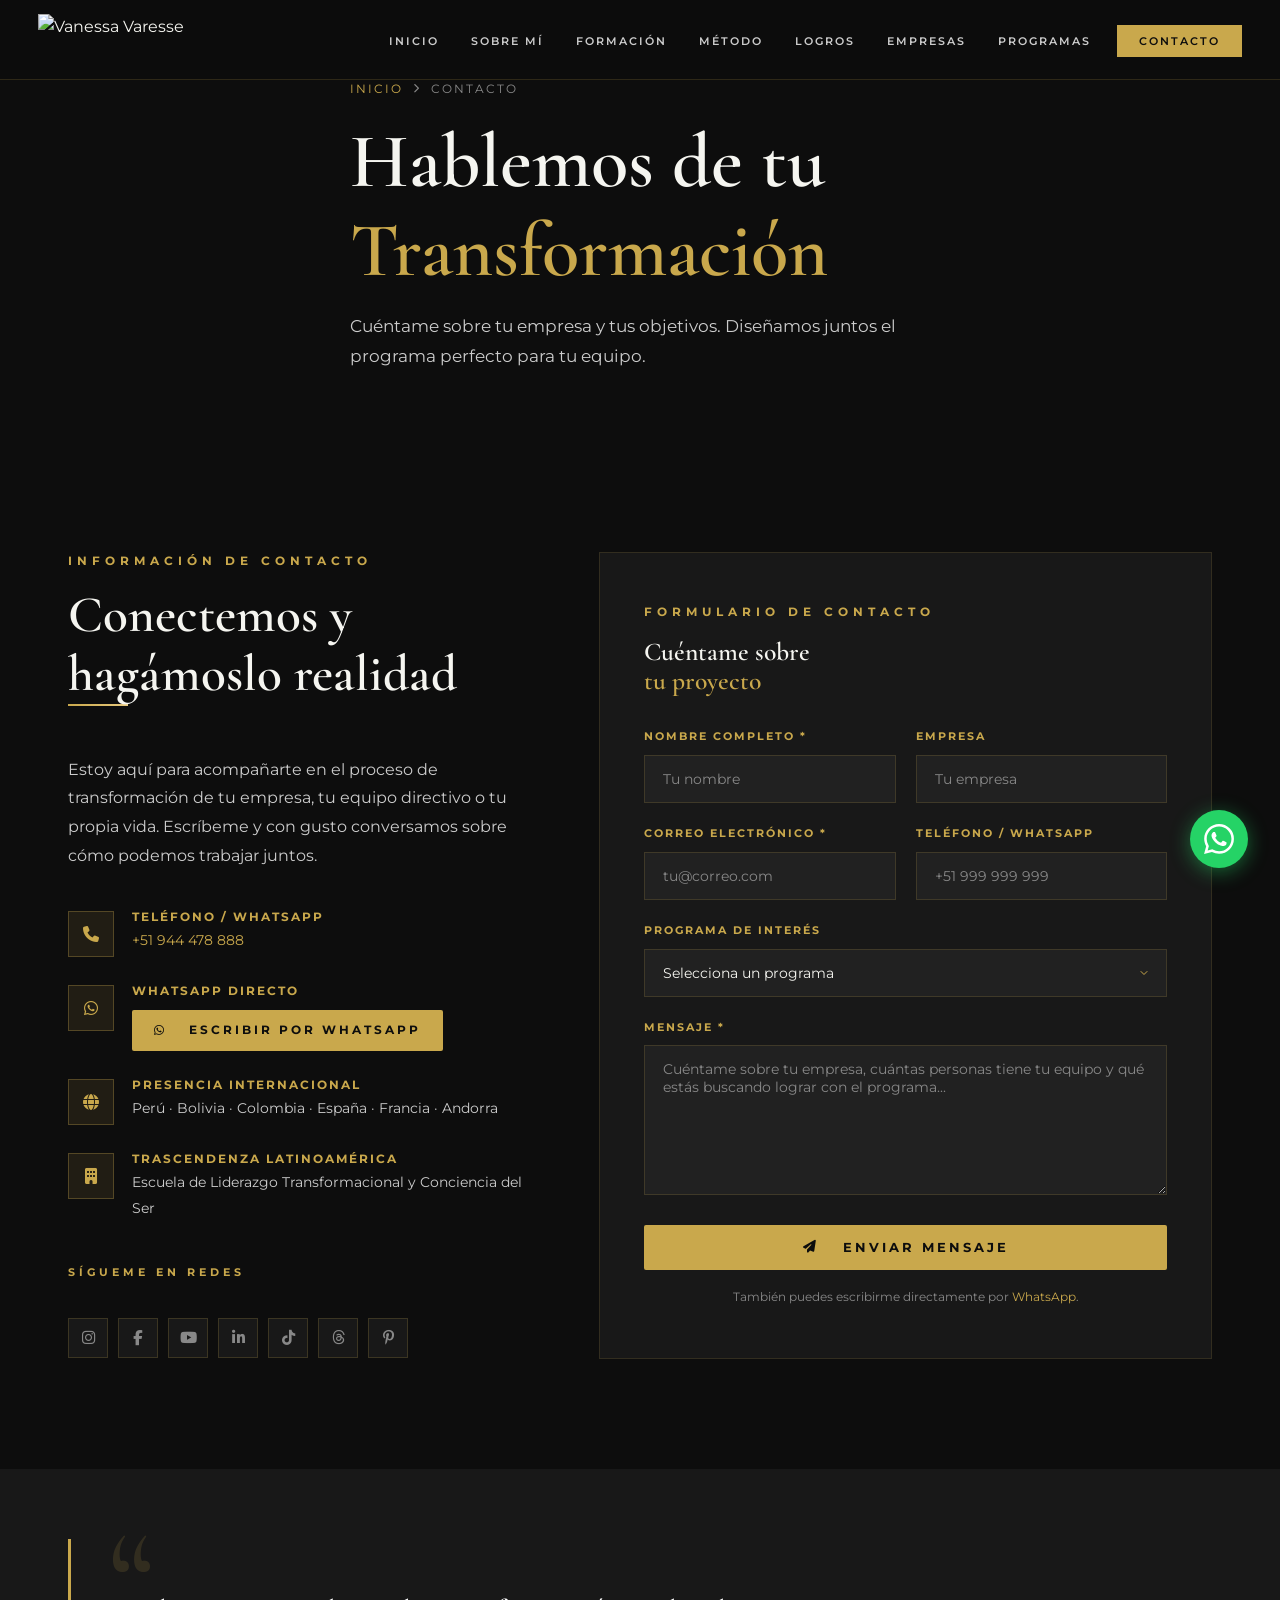
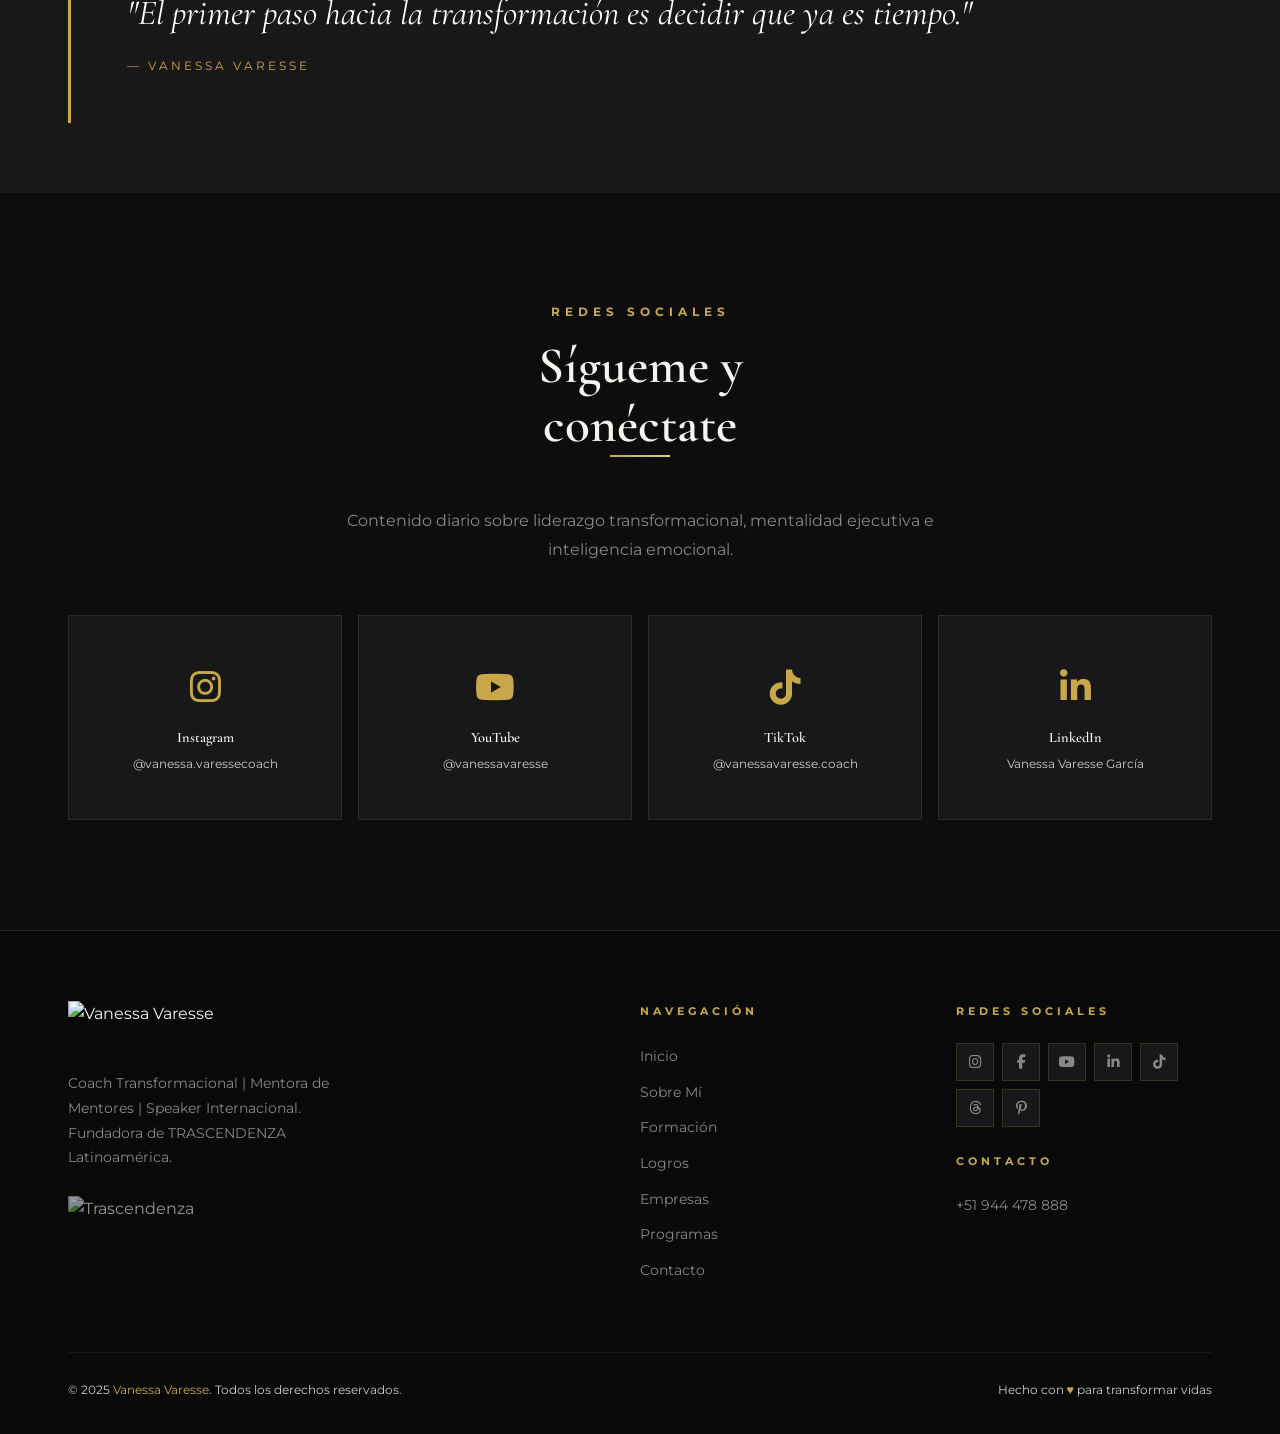
==== commit e239a380: "arregle contenido  que vanessa me paso" ====
--- a/contacto.html
+++ b/contacto.html
@@ -26,6 +26,7 @@
         <li><a href="index.html">Inicio</a></li>
         <li><a href="sobre-mi.html">Sobre Mí</a></li>
         <li><a href="formacion.html">Formación</a></li>
+        <li><a href="metodo.html">Método</a></li>
         <li><a href="logros.html">Logros</a></li>
         <li><a href="empresas-alumnos.html">Empresas</a></li>
         <li><a href="programas.html">Programas</a></li>
--- a/css/styles.css
+++ b/css/styles.css
@@ -1499,13 +1499,619 @@
   .cta-btns { flex-direction: column; align-items: center; }
 }
 
+/* ===== DIPLOMA CAROUSEL ===== */
+.diploma-carousel {
+  position: relative;
+  display: flex;
+  align-items: center;
+  gap: 16px;
+}
+.carousel-track-wrapper {
+  overflow: hidden;
+  flex: 1;
+}
+.carousel-track {
+  display: flex;
+  gap: 20px;
+  transition: transform 0.5s cubic-bezier(0.25, 0.46, 0.45, 0.94);
+  will-change: transform;
+}
+.carousel-slide {
+  flex: 0 0 calc(33.333% - 14px);
+  cursor: zoom-in;
+  overflow: hidden;
+  border: 1px solid rgba(201, 168, 76, 0.2);
+  transition: border-color var(--transition), transform var(--transition);
+}
+.carousel-slide:hover {
+  border-color: var(--gold);
+  transform: translateY(-4px);
+}
+.carousel-slide img {
+  width: 100%;
+  aspect-ratio: 3 / 4;
+  object-fit: cover;
+  display: block;
+  transition: transform 0.4s ease;
+}
+.carousel-slide:hover img {
+  transform: scale(1.04);
+}
+.carousel-btn {
+  background: transparent;
+  border: 1px solid var(--gold);
+  color: var(--gold);
+  width: 48px;
+  height: 48px;
+  border-radius: 50%;
+  display: flex;
+  align-items: center;
+  justify-content: center;
+  cursor: pointer;
+  font-size: 1rem;
+  flex-shrink: 0;
+  transition: background var(--transition), color var(--transition);
+}
+.carousel-btn:hover {
+  background: var(--gold);
+  color: var(--black);
+}
+.carousel-dots {
+  display: flex;
+  justify-content: center;
+  gap: 8px;
+  margin-top: 24px;
+}
+.carousel-dot {
+  width: 8px;
+  height: 8px;
+  border-radius: 50%;
+  background: var(--gray);
+  border: none;
+  cursor: pointer;
+  transition: background var(--transition), transform var(--transition);
+}
+.carousel-dot.active {
+  background: var(--gold);
+  transform: scale(1.3);
+}
+@media (max-width: 768px) {
+  .carousel-slide { flex: 0 0 calc(50% - 10px); }
+}
+
 @media (max-width: 480px) {
   .stats-grid { grid-template-columns: 1fr 1fr; }
   .expertise-grid { grid-template-columns: 1fr; }
   .countries-grid { grid-template-columns: 1fr; }
   .gallery-grid { grid-template-columns: 1fr; }
+  .carousel-slide { flex: 0 0 100%; }
   h1 { font-size: 2.5rem; }
   h2 { font-size: 2rem; }
   .page-hero { min-height: 340px; padding-bottom: 50px; }
   .hero { min-height: 100svh; }
 }
+
+
+/* ============================================================
+   MÉTODO SHOCK DE LIDERAZGO CONSCIENTE®
+   Añadir al final de css/styles.css
+   ============================================================ */
+
+/* ===== SECCIÓN PREVIEW (index.html) ===== */
+.metodo-preview-section {
+  position: relative;
+  padding: 110px 0;
+  background: var(--dark);
+  overflow: hidden;
+}
+
+/* Canvas shader simulado */
+.metodo-preview-section > canvas,
+.metodo-full-section > canvas {
+  position: absolute;
+  inset: 0;
+  width: 100%;
+  height: 100%;
+  pointer-events: none;
+  z-index: 0;
+  opacity: 0.55;
+}
+
+.metodo-preview-inner {
+  position: relative;
+  z-index: 2;
+  text-align: center;
+}
+
+/* Badge pills */
+.metodo-preview-badge {
+  display: flex;
+  align-items: center;
+  justify-content: center;
+  gap: 12px;
+  margin-bottom: 28px;
+}
+
+.metodo-badge-pill {
+  display: inline-flex;
+  align-items: center;
+  gap: 8px;
+  background: rgba(201, 168, 76, 0.12);
+  border: 1px solid rgba(201, 168, 76, 0.4);
+  color: var(--gold);
+  font-size: 0.68rem;
+  font-weight: 700;
+  letter-spacing: 4px;
+  text-transform: uppercase;
+  padding: 7px 18px;
+  border-radius: 0;
+  position: relative;
+  overflow: hidden;
+}
+
+.metodo-badge-pill::before {
+  content: '';
+  position: absolute;
+  inset: 0;
+  background: linear-gradient(90deg, transparent, rgba(201,168,76,0.15), transparent);
+  transform: translateX(-100%);
+  animation: badgeShimmer 3s ease-in-out infinite;
+}
+
+@keyframes badgeShimmer {
+  0%   { transform: translateX(-100%); }
+  60%  { transform: translateX(100%); }
+  100% { transform: translateX(100%); }
+}
+
+.metodo-badge-reg {
+  font-size: 0.65rem;
+  color: var(--gray);
+  letter-spacing: 2px;
+  text-transform: uppercase;
+  font-weight: 600;
+}
+
+/* Título preview */
+.metodo-preview-title {
+  font-size: clamp(2.4rem, 5vw, 4.5rem);
+  color: var(--white-pure);
+  margin-bottom: 28px;
+  line-height: 1.1;
+}
+
+.metodo-preview-title em {
+  font-style: italic;
+  display: block;
+}
+
+.metodo-preview-title sup {
+  font-size: 0.45em;
+  vertical-align: super;
+  color: var(--gold);
+}
+
+/* Subtítulo */
+.metodo-preview-subtitle {
+  font-size: 1.05rem;
+  color: var(--gray-light);
+  max-width: 680px;
+  margin: 0 auto 48px;
+  line-height: 1.8;
+}
+
+.metodo-preview-subtitle strong {
+  color: var(--white-pure);
+  font-weight: 600;
+}
+
+.br-desktop { display: inline; }
+
+/* Pills de herramientas */
+.metodo-preview-pills {
+  display: flex;
+  flex-wrap: wrap;
+  gap: 12px;
+  justify-content: center;
+  align-items: center;
+  max-width: 860px;
+  margin-left: auto;
+  margin-right: auto;
+  margin-bottom: 48px;
+}
+
+.metodo-pill {
+  display: inline-flex;
+  align-items: center;
+  gap: 8px;
+  background: rgba(13, 13, 13, 0.8);
+  border: 1px solid rgba(201, 168, 76, 0.25);
+  color: var(--gray-light);
+  font-size: 0.76rem;
+  font-weight: 600;
+  letter-spacing: 1.5px;
+  padding: 10px 28px;
+  flex: 0 1 auto;
+  transition: all 0.3s ease;
+  cursor: default;
+}
+
+.metodo-pill i {
+  color: var(--gold);
+  font-size: 0.8rem;
+}
+
+.metodo-pill:hover {
+  border-color: var(--gold);
+  color: var(--gold);
+  background: rgba(201, 168, 76, 0.08);
+  transform: translateY(-2px);
+}
+
+/* CTA preview */
+.metodo-preview-cta {
+  display: flex;
+  gap: 16px;
+  justify-content: center;
+  flex-wrap: wrap;
+  margin-bottom: 60px;
+}
+
+/* Quote preview */
+.metodo-preview-quote {
+  display: flex;
+  align-items: center;
+  gap: 24px;
+  justify-content: center;
+  max-width: 700px;
+  margin: 0 auto;
+}
+
+.metodo-preview-quote p {
+  font-family: var(--font-heading);
+  font-size: clamp(1rem, 2vw, 1.3rem);
+  color: var(--gray);
+  font-style: italic;
+  line-height: 1.6;
+  text-align: center;
+}
+
+.metodo-preview-quote em {
+  color: var(--gold);
+}
+
+.metodo-quote-line {
+  flex: 1;
+  height: 1px;
+  background: linear-gradient(90deg, transparent, rgba(201,168,76,0.3));
+  min-width: 40px;
+}
+
+.metodo-preview-quote .metodo-quote-line:last-child {
+  background: linear-gradient(90deg, rgba(201,168,76,0.3), transparent);
+}
+
+
+/* ===== SECCIÓN COMPLETA (programas.html) ===== */
+.metodo-full-section {
+  position: relative;
+  padding: 110px 0;
+  background: #111111;
+  overflow: hidden;
+}
+
+.metodo-full-title {
+  font-size: clamp(2.2rem, 4.5vw, 4rem);
+  color: var(--white-pure);
+  margin-bottom: 20px;
+  line-height: 1.1;
+}
+
+.metodo-full-title em {
+  font-style: italic;
+  display: block;
+}
+
+.metodo-full-title sup {
+  font-size: 0.4em;
+  vertical-align: super;
+  color: var(--gold);
+}
+
+/* Contexto grid */
+.metodo-contexto {
+  display: grid;
+  grid-template-columns: 1fr 1fr;
+  gap: 60px;
+  align-items: start;
+  margin-bottom: 90px;
+  position: relative;
+  z-index: 2;
+}
+
+.metodo-contexto-text {
+  padding-right: 20px;
+}
+
+.metodo-contexto-text h3 {
+  color: var(--white-pure);
+  font-size: clamp(1.4rem, 2.5vw, 2rem);
+  margin-bottom: 20px;
+}
+
+.metodo-contexto-text h3 span {
+  color: var(--gold);
+}
+
+.metodo-contexto-text p {
+  font-size: 0.92rem;
+  color: var(--gray-light);
+  line-height: 1.8;
+  margin-bottom: 16px;
+}
+
+/* Bloqueos */
+.metodo-bloqueos {
+  margin-top: 28px;
+  display: flex;
+  flex-direction: column;
+  gap: 12px;
+}
+
+.metodo-bloqueo-item {
+  display: flex;
+  align-items: center;
+  gap: 12px;
+  font-size: 0.86rem;
+  color: var(--gray-light);
+  padding: 12px 16px;
+  background: rgba(220, 60, 60, 0.05);
+  border: 1px solid rgba(220, 60, 60, 0.15);
+  border-left: 3px solid rgba(220, 80, 80, 0.5);
+  transition: all 0.3s ease;
+}
+
+.metodo-bloqueo-item:hover {
+  background: rgba(220, 60, 60, 0.08);
+  border-left-color: rgba(220, 80, 80, 0.8);
+}
+
+.metodo-bloqueo-item i {
+  color: rgba(220, 80, 80, 0.7);
+  font-size: 0.85rem;
+  flex-shrink: 0;
+}
+
+/* Card resultado */
+.metodo-resultado-card {
+  background: var(--dark);
+  border: 1px solid rgba(201, 168, 76, 0.2);
+  padding: 44px 36px;
+  position: relative;
+  overflow: hidden;
+}
+
+.metodo-resultado-icon {
+  width: 64px;
+  height: 64px;
+  background: rgba(201, 168, 76, 0.1);
+  border: 1px solid rgba(201, 168, 76, 0.3);
+  border-radius: 0;
+  display: flex;
+  align-items: center;
+  justify-content: center;
+  font-size: 2rem;
+  color: var(--gold);
+  margin-bottom: 24px;
+}
+
+@keyframes rotateIcon {
+  0%   { transform: rotate(0deg); }
+  100% { transform: rotate(360deg); }
+}
+
+.metodo-resultado-card h4 {
+  color: var(--gold);
+  font-size: 1.1rem;
+  margin-bottom: 24px;
+  font-family: var(--font-body);
+  font-weight: 700;
+  letter-spacing: 2px;
+  text-transform: uppercase;
+  font-size: 0.78rem;
+}
+
+.metodo-resultado-list {
+  display: flex;
+  flex-direction: column;
+  gap: 14px;
+}
+
+.metodo-resultado-item {
+  display: flex;
+  align-items: center;
+  gap: 14px;
+  font-size: 0.88rem;
+  color: var(--white-pure);
+}
+
+.metodo-resultado-item i {
+  color: var(--gold);
+  font-size: 0.75rem;
+  flex-shrink: 0;
+}
+
+.metodo-resultado-glow {
+  position: absolute;
+  bottom: -40px;
+  right: -40px;
+  width: 180px;
+  height: 180px;
+  background: radial-gradient(circle, rgba(201,168,76,0.12) 0%, transparent 70%);
+  animation: glowPulse 3s ease-in-out infinite;
+}
+
+/* Herramientas grid */
+.metodo-que-es {
+  margin-bottom: 70px;
+  position: relative;
+  z-index: 2;
+}
+
+.metodo-herramientas-grid {
+  display: grid;
+  grid-template-columns: repeat(4, 1fr);
+  gap: 20px;
+}
+
+.metodo-herramienta-card {
+  background: var(--dark-2);
+  border: 1px solid rgba(201, 168, 76, 0.1);
+  padding: 36px 28px;
+  position: relative;
+  overflow: hidden;
+  transition: all 0.3s ease;
+}
+
+.metodo-herramienta-card:hover {
+  border-color: rgba(201, 168, 76, 0.4);
+  transform: translateY(-6px);
+  box-shadow: 0 12px 40px rgba(0,0,0,0.4);
+}
+
+.metodo-herramienta-card:hover .metodo-herramienta-glow {
+  opacity: 1;
+}
+
+.metodo-herramienta-central {
+  grid-column: span 1;
+  border-color: rgba(201, 168, 76, 0.25);
+  background: rgba(201, 168, 76, 0.04);
+}
+
+.metodo-herramienta-num {
+  font-family: var(--font-heading);
+  font-size: 3.5rem;
+  color: rgba(201, 168, 76, 0.08);
+  font-weight: 700;
+  line-height: 1;
+  margin-bottom: 8px;
+}
+
+.metodo-herramienta-icon {
+  font-size: 1.8rem;
+  color: var(--gold);
+  margin-bottom: 16px;
+}
+
+.metodo-herramienta-card h4 {
+  color: var(--white-pure);
+  font-size: 1rem;
+  margin-bottom: 10px;
+  font-family: var(--font-heading);
+}
+
+.metodo-herramienta-card p {
+  font-size: 0.82rem;
+  color: var(--gray);
+  line-height: 1.7;
+}
+
+.metodo-herramienta-glow {
+  position: absolute;
+  bottom: 0;
+  left: 0;
+  right: 0;
+  height: 3px;
+  background: linear-gradient(90deg, var(--gold), var(--gold-light));
+  opacity: 0;
+  transition: opacity 0.3s ease;
+}
+
+/* Frase central */
+.metodo-frase-central {
+  text-align: center;
+  padding: 80px 0 80px;
+  position: relative;
+  z-index: 2;
+}
+
+.metodo-frase-lines {
+  display: flex;
+  gap: 6px;
+  justify-content: center;
+  margin-bottom: 32px;
+}
+
+.metodo-frase-lines span {
+  height: 2px;
+  background: var(--gold);
+  opacity: 0.4;
+  animation: lineBreath 2.5s ease-in-out infinite;
+}
+
+.metodo-frase-lines span:nth-child(1) { width: 60px; animation-delay: 0s; }
+.metodo-frase-lines span:nth-child(2) { width: 20px; animation-delay: 0.3s; opacity: 0.7; }
+.metodo-frase-lines span:nth-child(3) { width: 8px;  animation-delay: 0.6s; }
+
+@keyframes lineBreath {
+  0%, 100% { opacity: 0.4; }
+  50%       { opacity: 1; }
+}
+
+.metodo-frase-central blockquote {
+  font-family: var(--font-heading);
+  font-size: clamp(1.4rem, 3vw, 2.2rem);
+  color: var(--white-pure);
+  font-style: italic;
+  line-height: 1.5;
+  max-width: 820px;
+  margin: 0 auto 20px;
+}
+
+.metodo-frase-central blockquote em {
+  color: var(--gold);
+  display: block;
+  margin-top: 10px;
+}
+
+.metodo-frase-central cite {
+  display: block;
+  font-size: 0.72rem;
+  letter-spacing: 3px;
+  text-transform: uppercase;
+  color: var(--gray);
+  font-style: normal;
+  margin-bottom: 32px;
+}
+
+/* ===== CANVAS SHADER EFFECT ===== */
+/* El canvas se anima via JS — solo estilos base aquí */
+
+
+/* ===== RESPONSIVE MÉTODO ===== */
+@media (max-width: 1100px) {
+  .metodo-herramientas-grid {
+    grid-template-columns: repeat(2, 1fr);
+  }
+  .metodo-herramienta-central {
+    grid-column: span 2;
+  }
+  .metodo-contexto {
+    grid-template-columns: 1fr;
+    gap: 40px;
+  }
+  .metodo-contexto-text { padding-right: 0; }
+}
+
+@media (max-width: 768px) {
+  .metodo-preview-pills { gap: 8px; }
+  .metodo-pill { font-size: 0.7rem; padding: 8px 14px; }
+  .metodo-preview-quote p { font-size: 0.95rem; }
+  .metodo-quote-line { min-width: 20px; }
+  .metodo-herramientas-grid { grid-template-columns: 1fr; }
+  .metodo-herramienta-central { grid-column: auto; }
+  .metodo-frase-central blockquote { font-size: 1.3rem; }
+  .br-desktop { display: none; }
+  .metodo-preview-cta { flex-direction: column; align-items: center; }
+}
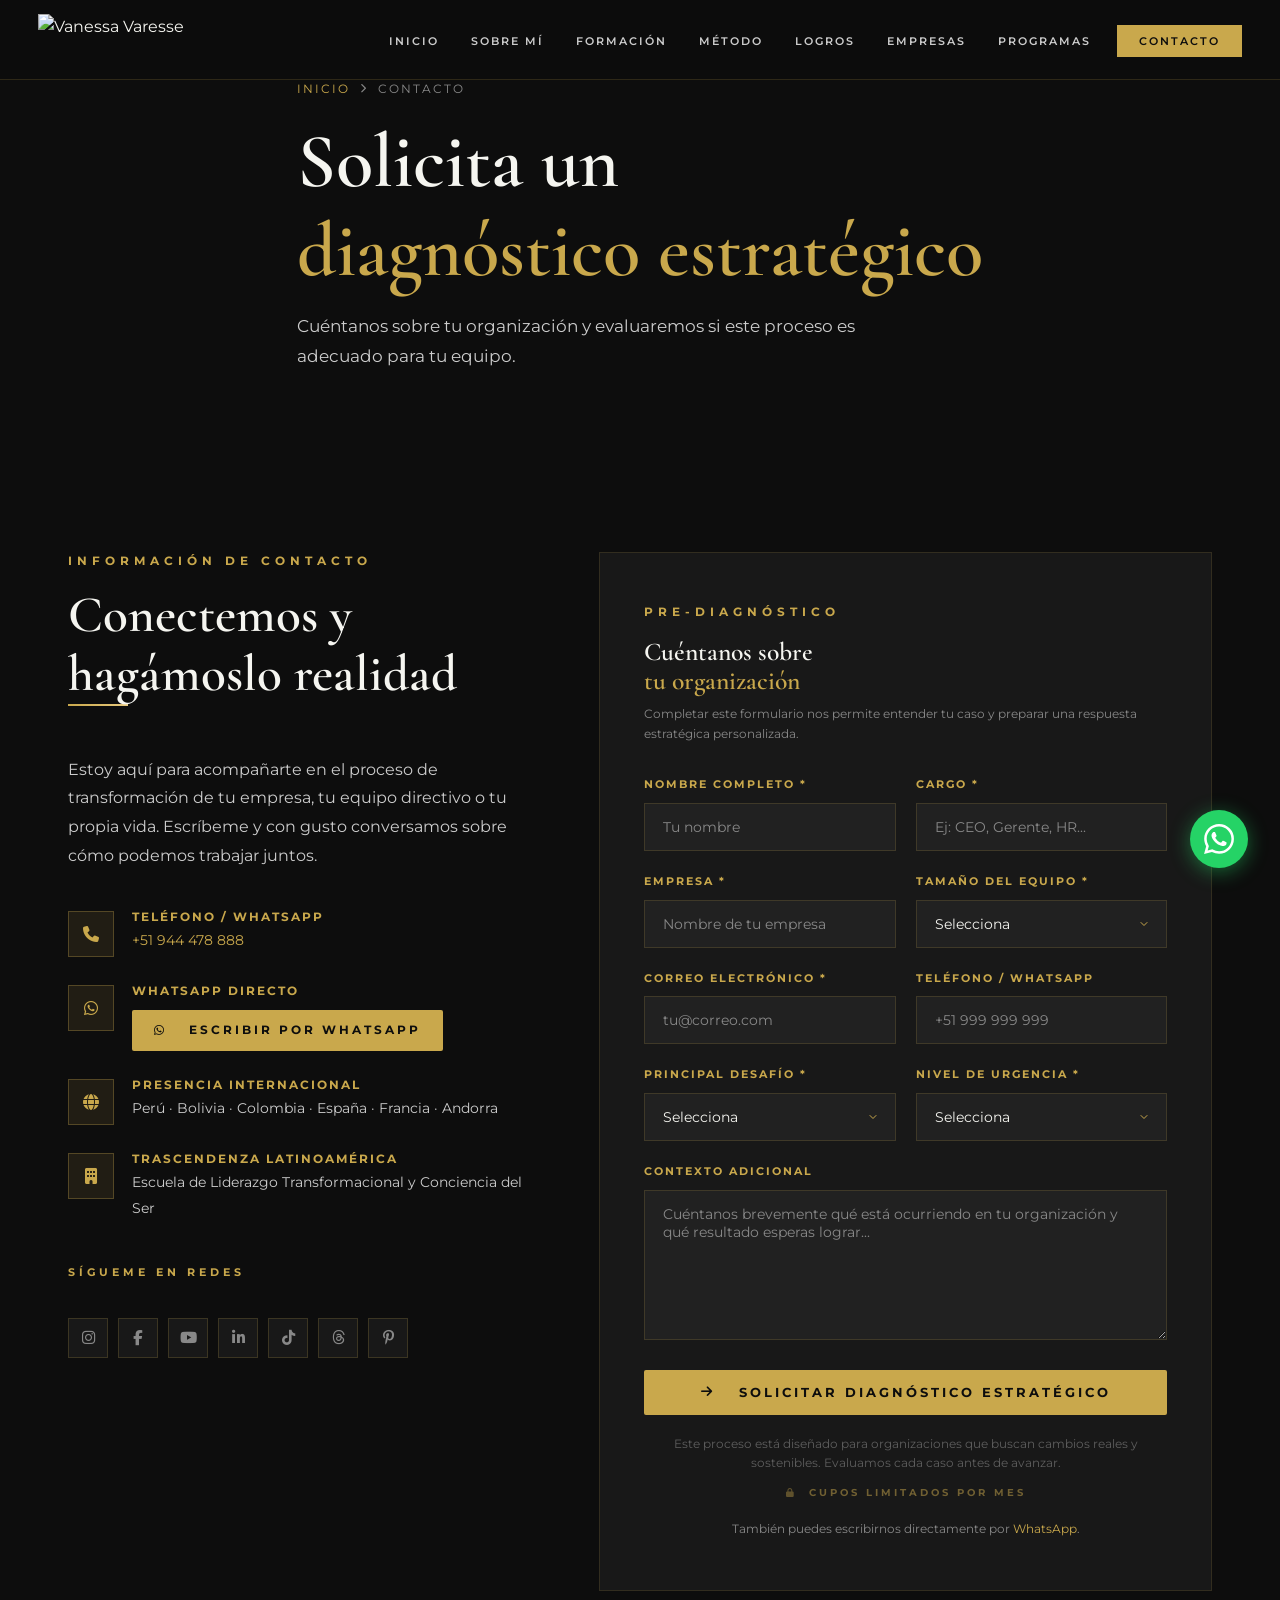
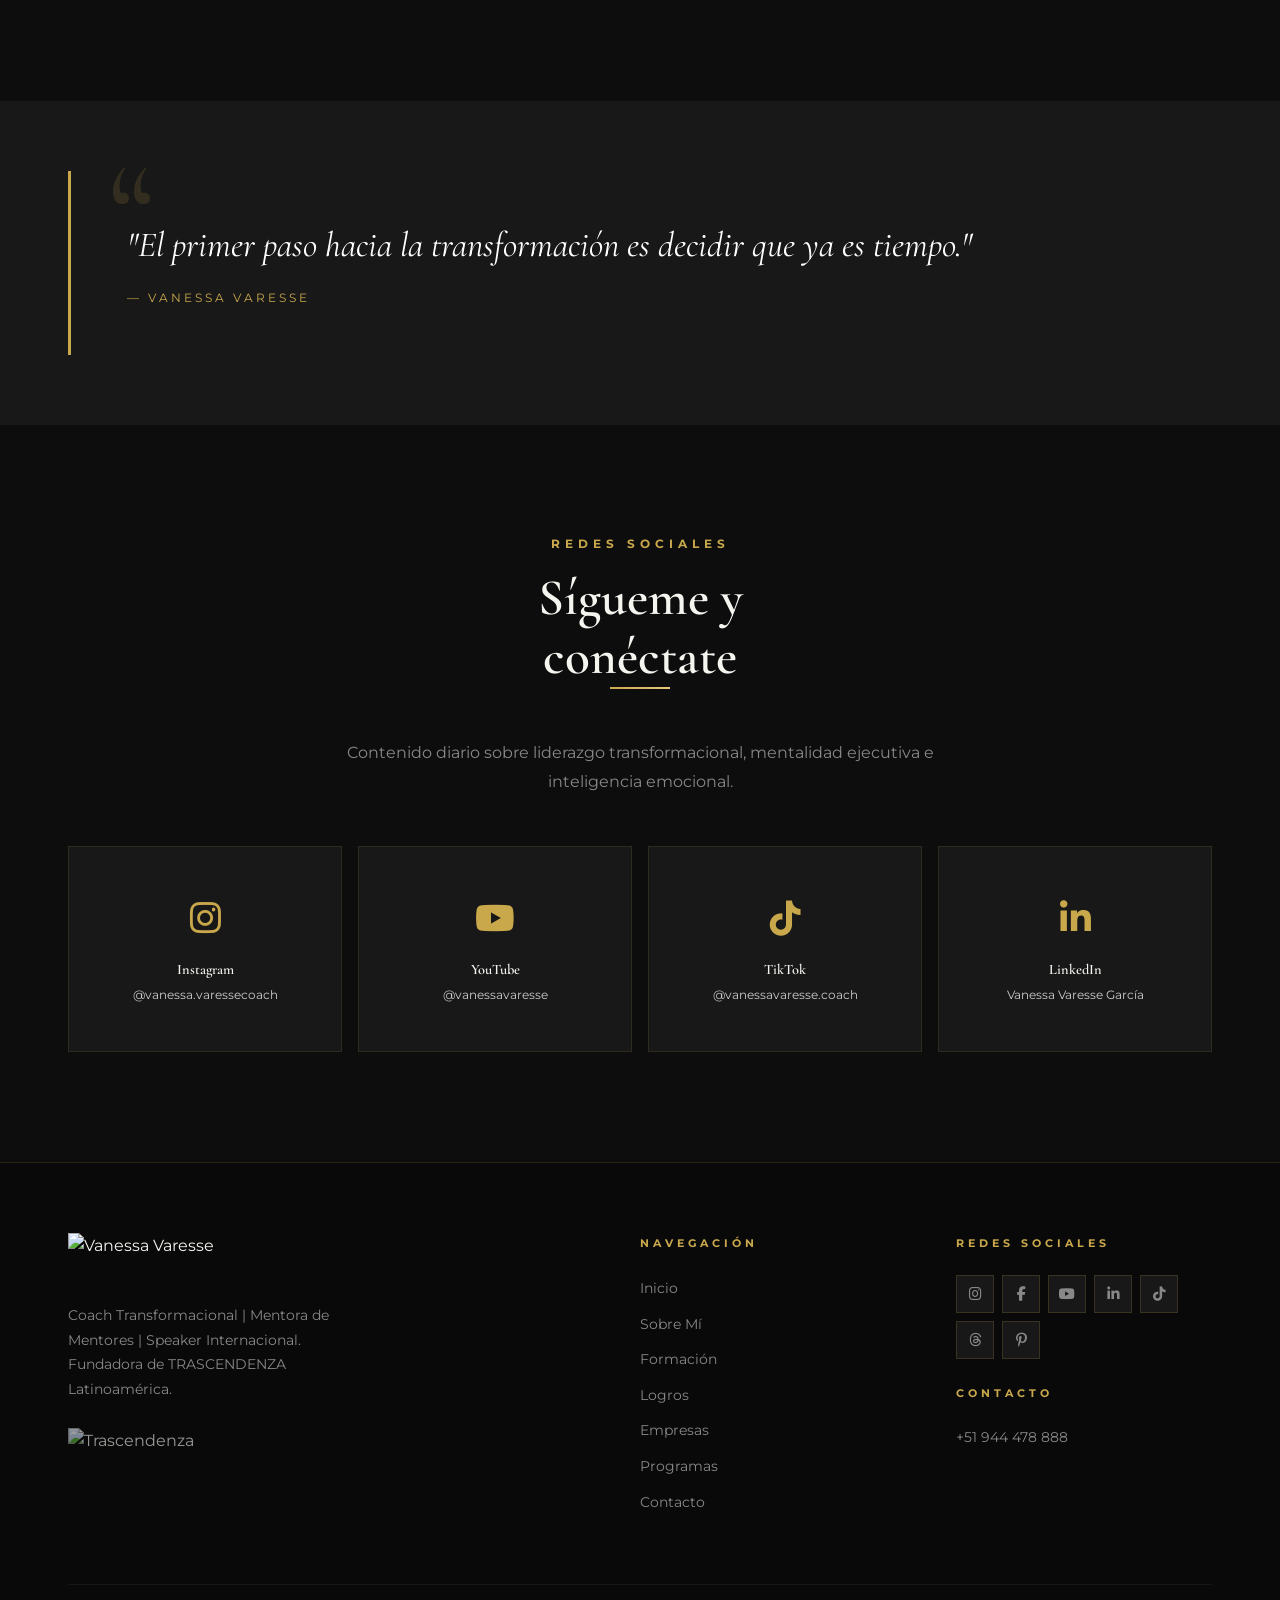
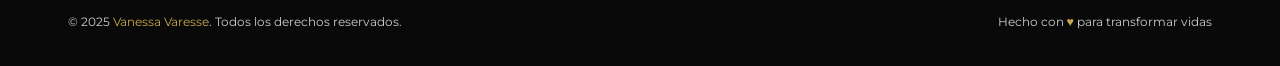
==== commit 2112b3d1: "moficiaciones a todo el index arreglos y contacto" ====
--- a/contacto.html
+++ b/contacto.html
@@ -44,8 +44,8 @@
         <i class="fas fa-chevron-right"></i>
         <span>Contacto</span>
       </div>
-      <h1>Hablemos de tu<br /><span class="text-gold">Transformación</span></h1>
-      <p>Cuéntame sobre tu empresa y tus objetivos. Diseñamos juntos el programa perfecto para tu equipo.</p>
+      <h1>Solicita un<br /><span class="text-gold">diagnóstico estratégico</span></h1>
+      <p>Cuéntanos sobre tu organización y evaluaremos si este proceso es adecuado para tu equipo.</p>
     </div>
   </section>
 
@@ -116,10 +116,13 @@
 
         <!-- FORMULARIO -->
         <div class="form-box fade-up delay-2">
-          <span class="section-label">Formulario de Contacto</span>
-          <h3 style="color: var(--white); margin-bottom: 32px; font-size: 1.6rem;">
-            Cuéntame sobre<br /><span style="color: var(--gold);">tu proyecto</span>
+          <span class="section-label">Pre-diagnóstico</span>
+          <h3 style="color: var(--white); margin-bottom: 8px; font-size: 1.6rem;">
+            Cuéntanos sobre<br /><span style="color: var(--gold);">tu organización</span>
           </h3>
+          <p style="font-size: 0.78rem; color: var(--gray); margin-bottom: 32px; line-height: 1.6;">
+            Completar este formulario nos permite entender tu caso y preparar una respuesta estratégica personalizada.
+          </p>
 
           <!--
             INSTRUCCIONES PARA ACTIVAR EL FORMULARIO:
@@ -136,8 +139,25 @@
                 <input type="text" id="name" name="name" placeholder="Tu nombre" required />
               </div>
               <div class="form-group">
-                <label for="empresa">Empresa</label>
-                <input type="text" id="empresa" name="empresa" placeholder="Tu empresa" />
+                <label for="cargo">Cargo *</label>
+                <input type="text" id="cargo" name="cargo" placeholder="Ej: CEO, Gerente, HR..." required />
+              </div>
+            </div>
+
+            <div class="form-row">
+              <div class="form-group">
+                <label for="empresa">Empresa *</label>
+                <input type="text" id="empresa" name="empresa" placeholder="Nombre de tu empresa" required />
+              </div>
+              <div class="form-group">
+                <label for="equipo">Tamaño del equipo *</label>
+                <select id="equipo" name="equipo" required>
+                  <option value="" disabled selected>Selecciona</option>
+                  <option value="1-10">1 – 10 personas</option>
+                  <option value="10-50">10 – 50 personas</option>
+                  <option value="50-200">50 – 200 personas</option>
+                  <option value="200+">Más de 200 personas</option>
+                </select>
               </div>
             </div>
 
@@ -152,39 +172,55 @@
               </div>
             </div>
 
+            <div class="form-row">
+              <div class="form-group">
+                <label for="desafio">Principal desafío *</label>
+                <select id="desafio" name="desafio" required>
+                  <option value="" disabled selected>Selecciona</option>
+                  <option value="liderazgo">Problemas de liderazgo</option>
+                  <option value="equipos">Equipos desalineados</option>
+                  <option value="conflictos">Conflictos internos</option>
+                  <option value="rendimiento">Bajo rendimiento</option>
+                  <option value="cultura">Cultura organizacional</option>
+                  <option value="otro">Otro</option>
+                </select>
+              </div>
+              <div class="form-group">
+                <label for="urgencia">Nivel de urgencia *</label>
+                <select id="urgencia" name="urgencia" required>
+                  <option value="" disabled selected>Selecciona</option>
+                  <option value="alta">Alta (necesitamos actuar pronto)</option>
+                  <option value="media">Media (evaluando opciones)</option>
+                  <option value="baja">Baja (explorando)</option>
+                </select>
+              </div>
+            </div>
+
             <div class="form-group">
-              <label for="programa">Programa de interés</label>
-              <select id="programa" name="programa">
-                <option value="" disabled selected>Selecciona un programa</option>
-                <option value="respiracion">Respiración Consciente</option>
-                <option value="estres">Manejo del Estrés</option>
-                <option value="emocional">Inteligencia Emocional</option>
-                <option value="pausas">Pausas Activas</option>
-                <option value="mentalidad">Mentalidad Ejecutiva</option>
-                <option value="mentores">Mentoría de Mentores</option>
-                <option value="personalizado">Programa Personalizado</option>
-                <option value="otro">Otro / Consulta general</option>
-              </select>
-            </div>
-
-            <div class="form-group">
-              <label for="message">Mensaje *</label>
-              <textarea id="message" name="message" placeholder="Cuéntame sobre tu empresa, cuántas personas tiene tu equipo y qué estás buscando lograr con el programa..." required></textarea>
-            </div>
-
-            <input type="hidden" name="_subject" value="Nueva consulta desde la web — Vanessa Varesse" />
+              <label for="message">Contexto adicional</label>
+              <textarea id="message" name="message" placeholder="Cuéntanos brevemente qué está ocurriendo en tu organización y qué resultado esperas lograr..."></textarea>
+            </div>
+
+            <input type="hidden" name="_subject" value="Nueva solicitud de diagnóstico estratégico — Vanessa Varesse" />
             <input type="text" name="_gotcha" style="display:none" />
 
             <button type="submit" class="btn btn-gold" style="width: 100%; justify-content: center; font-size: 0.8rem;">
-              <i class="fas fa-paper-plane"></i>&nbsp; Enviar mensaje
+              <i class="fas fa-arrow-right"></i>&nbsp; Solicitar diagnóstico estratégico
             </button>
+
+            <p class="form-filter-msg">
+              Este proceso está diseñado para organizaciones que buscan cambios reales y sostenibles. Evaluamos cada caso antes de avanzar.
+            </p>
+            <p class="form-scarcity">
+              <i class="fas fa-lock"></i>&nbsp; Cupos limitados por mes
+            </p>
 
           </form>
           <div class="form-success" id="formSuccess">
-            ¡Gracias por tu mensaje! Me pondré en contacto contigo muy pronto.
+            Gracias por tu solicitud. Revisaremos tu caso y nos pondremos en contacto contigo en menos de 24h para evaluar los siguientes pasos.
           </div>
           <p style="font-size: 0.75rem; color: var(--gray); margin-top: 16px; text-align: center;">
-            También puedes escribirme directamente por <a href="https://wa.me/51944478888" style="color: var(--gold);">WhatsApp</a>.
+            También puedes escribirnos directamente por <a href="https://wa.me/51944478888?text=Hola%20Vanessa%2C%20quiero%20solicitar%20un%20diagn%C3%B3stico%20estrat%C3%A9gico%20para%20mi%20equipo" style="color: var(--gold);" target="_blank">WhatsApp</a>.
           </p>
         </div>
 
@@ -284,7 +320,7 @@
   </footer>
 
   <!-- WHATSAPP FLOAT -->
-  <a href="https://wa.me/51944478888" class="whatsapp-float" target="_blank" aria-label="WhatsApp">
+  <a href="https://wa.me/51944478888?text=Hola%20Vanessa%2C%20quiero%20solicitar%20un%20diagn%C3%B3stico%20estrat%C3%A9gico%20para%20mi%20equipo" class="whatsapp-float" target="_blank" aria-label="WhatsApp">
     <svg xmlns="http://www.w3.org/2000/svg" viewBox="0 0 24 24"><path d="M17.472 14.382c-.297-.149-1.758-.867-2.03-.967-.273-.099-.471-.148-.67.15-.197.297-.767.966-.94 1.164-.173.199-.347.223-.644.075-.297-.15-1.255-.463-2.39-1.475-.883-.788-1.48-1.761-1.653-2.059-.173-.297-.018-.458.13-.606.134-.133.298-.347.446-.52.149-.174.198-.298.298-.497.099-.198.05-.371-.025-.52-.075-.149-.669-1.612-.916-2.207-.242-.579-.487-.5-.669-.51-.173-.008-.371-.01-.57-.01-.198 0-.52.074-.792.372-.272.297-1.04 1.016-1.04 2.479 0 1.462 1.065 2.875 1.213 3.074.149.198 2.096 3.2 5.077 4.487.709.306 1.262.489 1.694.625.712.227 1.36.195 1.871.118.571-.085 1.758-.719 2.006-1.413.248-.694.248-1.289.173-1.413-.074-.124-.272-.198-.57-.347m-5.421 7.403h-.004a9.87 9.87 0 01-5.031-1.378l-.361-.214-3.741.982.998-3.648-.235-.374a9.86 9.86 0 01-1.51-5.26c.001-5.45 4.436-9.884 9.888-9.884 2.64 0 5.122 1.03 6.988 2.898a9.825 9.825 0 012.893 6.994c-.003 5.45-4.437 9.884-9.885 9.884m8.413-18.297A11.815 11.815 0 0012.05 0C5.495 0 .16 5.335.157 11.892c0 2.096.547 4.142 1.588 5.945L.057 24l6.305-1.654a11.882 11.882 0 005.683 1.448h.005c6.554 0 11.89-5.335 11.893-11.893a11.821 11.821 0 00-3.48-8.413z"/></svg>
   </a>
 
--- a/css/styles.css
+++ b/css/styles.css
@@ -246,9 +246,21 @@
 .hero-bg {
   position: absolute;
   inset: 0;
+  z-index: 0;
+  background-color: var(--black);
   background-size: cover;
-  background-position: center top;
-  z-index: 0;
+  background-position: center;
+  overflow: hidden;
+}
+
+.hero-bg video {
+  position: absolute;
+  inset: 0;
+  width: 100%;
+  height: 100%;
+  object-fit: cover;
+  object-position: center;
+  display: block;
 }
 
 .hero-overlay {
@@ -256,9 +268,9 @@
   inset: 0;
   background: linear-gradient(
     105deg,
-    rgba(13, 13, 13, 0.92) 0%,
-    rgba(13, 13, 13, 0.75) 55%,
-    rgba(13, 13, 13, 0.3) 100%
+    rgba(0, 0, 0, 0.82) 0%,
+    rgba(0, 0, 0, 0.60) 50%,
+    rgba(0, 0, 0, 0.22) 100%
   );
   z-index: 1;
 }
@@ -267,7 +279,7 @@
   position: relative;
   z-index: 2;
   padding-top: var(--nav-height);
-  max-width: 700px;
+  max-width: 860px;
 }
 
 .hero-eyebrow {
@@ -291,7 +303,15 @@
 
 .hero h1 {
   color: var(--white-pure);
-  margin-bottom: 24px;
+  font-size: clamp(2.5rem, 4.5vw, 4rem);
+  line-height: 1.15;
+  font-weight: 600;
+  max-width: 800px;
+  margin-bottom: 28px;
+  letter-spacing: -0.015em;
+}
+@media (max-width: 600px) {
+  .hero h1 { font-size: 2rem; letter-spacing: 0; }
 }
 .hero h1 em {
   font-style: italic;
@@ -299,11 +319,11 @@
 }
 
 .hero-subtitle {
-  font-size: 1rem;
-  color: var(--gray-light);
-  max-width: 540px;
+  font-size: clamp(0.88rem, 1.4vw, 1rem);
+  color: rgba(204, 204, 204, 0.88);
+  max-width: 560px;
   margin-bottom: 40px;
-  line-height: 1.8;
+  line-height: 1.7;
 }
 
 .hero-roles {
@@ -355,7 +375,27 @@
   background: var(--dark);
   border-top: 1px solid rgba(201, 168, 76, 0.15);
   border-bottom: 1px solid rgba(201, 168, 76, 0.15);
-  padding: 60px 0;
+  padding: 72px 0;
+}
+
+.stats-header {
+  text-align: center;
+  margin-bottom: 56px;
+}
+.stats-title {
+  font-size: clamp(1.6rem, 2.8vw, 2.4rem);
+  color: var(--white-pure);
+  font-family: var(--font-heading);
+  font-weight: 600;
+  margin-bottom: 14px;
+  line-height: 1.2;
+}
+.stats-subtitle {
+  font-size: 0.9rem;
+  color: var(--gray);
+  max-width: 480px;
+  margin: 0 auto;
+  line-height: 1.7;
 }
 
 .stats-grid {
@@ -370,13 +410,80 @@
   color: var(--gold);
   font-weight: 700;
   line-height: 1;
-  margin-bottom: 10px;
+  margin-bottom: 12px;
 }
 .stat-item p {
-  font-size: 0.72rem;
-  letter-spacing: 3px;
+  font-size: 0.76rem;
+  letter-spacing: 1.5px;
   text-transform: uppercase;
   color: var(--gray);
+  line-height: 1.6;
+  max-width: 160px;
+  margin: 0 auto;
+}
+
+/* ── Client logos ─────────────────────────────────── */
+.stats-logos-wrap {
+  margin-top: 64px;
+  padding-top: 48px;
+  border-top: 1px solid rgba(201, 168, 76, 0.12);
+  text-align: center;
+}
+.stats-logos-label {
+  display: block;
+  font-size: 0.6rem;
+  font-weight: 600;
+  letter-spacing: 5px;
+  text-transform: uppercase;
+  color: rgba(255, 255, 255, 0.22);
+  margin-bottom: 40px;
+}
+.stats-logos-grid {
+  display: flex;
+  align-items: center;
+  justify-content: center;
+  gap: 56px;
+  flex-wrap: wrap;
+}
+.stats-logo-item {
+  display: inline-flex;
+  align-items: center;
+  justify-content: center;
+  text-decoration: none;
+  line-height: 0;
+}
+.stats-logo-item img {
+  height: 44px;
+  width: auto;
+  max-width: 180px;
+  object-fit: contain;
+  filter: grayscale(100%) brightness(1.6);
+  opacity: 0.45;
+  transition: all 0.3s ease;
+  display: block;
+  will-change: transform, opacity, filter;
+}
+.stats-logo-item:hover img {
+  filter: grayscale(0%) brightness(1);
+  opacity: 1;
+  transform: scale(1.05);
+}
+@media (max-width: 768px) {
+  .stats-logos-grid {
+    gap: 40px;
+  }
+  .stats-logo-item img {
+    height: 36px;
+  }
+}
+@media (max-width: 480px) {
+  .stats-logos-grid {
+    gap: 28px 36px;
+  }
+  .stats-logo-item img {
+    height: 30px;
+    max-width: 110px;
+  }
 }
 
 /* ===== PAGE HERO (inner pages) ===== */
@@ -763,6 +870,358 @@
 .program-card h3 { color: var(--white-pure); font-size: 1.25rem; margin-bottom: 14px; }
 .program-card p  { font-size: 0.86rem; color: var(--gray-light); line-height: 1.8; margin-bottom: 24px; }
 .program-card .btn { font-size: 0.7rem; padding: 10px 24px; }
+
+/* ===== B2B SERVICE CARDS ===== */
+.services-guidance {
+  text-align: center;
+  opacity: 0.7;
+  font-size: 0.95rem;
+  margin-bottom: 40px;
+}
+.services-grid {
+  display: grid;
+  grid-template-columns: repeat(3, 1fr);
+  gap: 32px;
+  align-items: stretch;
+}
+.service-card {
+  display: flex;
+  flex-direction: column;
+  background: rgba(255, 255, 255, 0.025);
+  border: 1px solid rgba(255, 255, 255, 0.08);
+  padding: 48px 36px;
+  position: relative;
+  overflow: hidden;
+  transition: all 0.3s ease;
+}
+.service-card::after {
+  content: '';
+  position: absolute;
+  bottom: 0; left: 0; right: 0;
+  height: 2px;
+  background: linear-gradient(90deg, transparent, var(--gold), transparent);
+  transform: scaleX(0);
+  transition: transform 0.4s ease;
+}
+.service-card:hover {
+  transform: translateY(-12px);
+  border-color: rgba(201, 168, 76, 0.35);
+  box-shadow: 0 24px 56px rgba(0, 0, 0, 0.5);
+}
+.service-card:hover::after {
+  transform: scaleX(1);
+}
+.service-card--featured {
+  border-color: rgba(201, 168, 76, 0.3);
+  background: rgba(201, 168, 76, 0.04);
+}
+.service-card--featured::before {
+  content: 'Más demandado';
+  position: absolute;
+  top: 20px; right: 20px;
+  font-size: 0.58rem;
+  font-weight: 700;
+  letter-spacing: 2.5px;
+  text-transform: uppercase;
+  color: var(--gold);
+  border: 1px solid rgba(201, 168, 76, 0.4);
+  padding: 4px 10px;
+}
+
+/* === SERVICES REFINEMENTS (B2B) === */
+
+.badge-featured {
+  font-size: 0.7rem;
+  color: #c9a96e;
+  border: 1px solid rgba(201,169,110,0.4);
+  padding: 4px 10px;
+  border-radius: 20px;
+  margin-bottom: 12px;
+  display: inline-block;
+}
+
+.cta-note {
+  display: block;
+  font-size: 0.75rem;
+  opacity: 0.6;
+  margin-top: 6px;
+}
+
+/* ===== TESTIMONIALS ===== */
+.testimonials-section {
+  background: #0a0a0a;
+}
+.testimonials-grid {
+  display: grid;
+  grid-template-columns: repeat(2, 1fr);
+  gap: 24px;
+}
+.testimonial-card {
+  background: rgba(255, 255, 255, 0.025);
+  border: 1px solid rgba(255, 255, 255, 0.07);
+  padding: 44px 40px;
+  position: relative;
+  display: flex;
+  flex-direction: column;
+  transition: all 0.3s ease;
+  transition: transform 0.3s ease, border-color 0.3s ease, box-shadow 0.3s ease;
+}
+.testimonial-card:hover {
+  transform: translateY(-8px);
+  border-color: rgba(201, 168, 76, 0.25);
+  box-shadow: 0 20px 48px rgba(0, 0, 0, 0.4);
+}
+.testimonial-card--highlighted {
+  border-color: rgba(201, 168, 76, 0.2);
+  background: rgba(201, 168, 76, 0.035);
+}
+.testimonial-quote-mark {
+  font-family: var(--font-heading);
+  font-size: 5rem;
+  line-height: 0.6;
+  color: rgba(201, 168, 76, 0.18);
+  margin-bottom: 24px;
+  font-style: italic;
+  user-select: none;
+}
+.testimonial-quote {
+  font-family: var(--font-heading);
+  font-size: clamp(0.95rem, 1.4vw, 1.1rem);
+  color: var(--gray-light);
+  line-height: 1.8;
+  font-style: italic;
+  font-weight: 400;
+  margin: 0 0 32px 0;
+  flex: 1;
+  border: none;
+  padding: 0;
+}
+.testimonial-author {
+  display: flex;
+  align-items: center;
+  gap: 14px;
+  padding-top: 24px;
+  border-top: 1px solid rgba(255, 255, 255, 0.06);
+}
+.testimonial-author-info strong {
+  display: block;
+  font-size: 0.78rem;
+  font-weight: 600;
+  color: var(--white-pure);
+  letter-spacing: 0.02em;
+  margin-bottom: 3px;
+}
+.testimonial-author-info span {
+  display: block;
+  font-size: 0.68rem;
+  color: rgba(255, 255, 255, 0.35);
+  letter-spacing: 0.04em;
+  text-transform: uppercase;
+}
+.testimonials-proof {
+  text-align: center;
+  font-size: 0.95rem;
+  opacity: 0.7;
+  margin-top: 12px;
+}
+.testimonials-closing {
+  text-align: center;
+  font-size: 0.9rem;
+  opacity: 0.65;
+  margin-top: 40px;
+}
+
+/* Visual proof */
+.visual-proof {
+  text-align: center;
+}
+.visual-proof-label {
+  font-size: 0.62rem;
+  font-weight: 700;
+  letter-spacing: 4px;
+  text-transform: uppercase;
+  color: rgba(255, 255, 255, 0.25);
+  margin-bottom: 32px;
+}
+.visual-proof-grid {
+  display: grid;
+  grid-template-columns: 1fr 1.6fr 1fr;
+  gap: 16px;
+  align-items: stretch;
+}
+.visual-proof-item {
+  overflow: hidden;
+  aspect-ratio: 4/3;
+}
+.visual-proof-item--wide {
+  aspect-ratio: 16/9;
+}
+.visual-proof-item img {
+  width: 100%;
+  height: 100%;
+  object-fit: cover;
+  object-position: center top;
+  display: block;
+  filter: grayscale(25%) brightness(0.85);
+  transition: filter 0.4s ease, transform 0.5s ease;
+}
+.visual-proof-item:hover img {
+  filter: grayscale(0%) brightness(1);
+  transform: scale(1.03);
+}
+.visual-proof-note {
+  margin-top: 20px;
+  font-size: 0.65rem;
+  color: rgba(255, 255, 255, 0.2);
+  letter-spacing: 0.04em;
+}
+@media (max-width: 900px) {
+  .testimonials-grid {
+    grid-template-columns: 1fr;
+    max-width: 600px;
+    margin: 0 auto;
+  }
+  .visual-proof-grid {
+    grid-template-columns: 1fr 1fr;
+  }
+  .visual-proof-item--wide {
+    grid-column: span 2;
+  }
+}
+@media (max-width: 520px) {
+  .testimonial-card {
+    padding: 32px 24px;
+  }
+  .visual-proof-grid {
+    grid-template-columns: 1fr;
+  }
+  .visual-proof-item--wide {
+    grid-column: auto;
+  }
+}
+
+/* Card top */
+.service-card-top {
+  flex: 1;
+  margin-bottom: 28px;
+}
+.service-card-target {
+  display: inline-block;
+  font-size: 0.6rem;
+  font-weight: 600;
+  letter-spacing: 3px;
+  text-transform: uppercase;
+  color: rgba(255, 255, 255, 0.3);
+  margin-bottom: 24px;
+}
+.service-card-icon {
+  font-size: 1.6rem;
+  color: var(--gold);
+  margin-bottom: 18px;
+  opacity: 0.85;
+}
+.service-card-title {
+  font-size: 1.2rem;
+  font-weight: 600;
+  color: var(--white-pure);
+  margin-bottom: 14px;
+  line-height: 1.3;
+}
+.service-card-desc {
+  font-size: 0.83rem;
+  color: var(--gray-light);
+  line-height: 1.8;
+  margin: 0;
+}
+
+/* Card meta (problem / outcome) */
+.service-card-meta {
+  border-top: 1px solid rgba(201, 168, 76, 0.1);
+  padding-top: 24px;
+  margin-bottom: 32px;
+  display: flex;
+  flex-direction: column;
+  gap: 14px;
+}
+.service-card-row {
+  display: grid;
+  grid-template-columns: 72px 1fr;
+  gap: 10px;
+  align-items: baseline;
+}
+.service-meta-label {
+  font-size: 0.58rem;
+  font-weight: 700;
+  letter-spacing: 2.5px;
+  text-transform: uppercase;
+  color: rgba(255, 255, 255, 0.25);
+  white-space: nowrap;
+  padding-top: 2px;
+}
+.service-card-row--outcome .service-meta-label {
+  color: rgba(201, 168, 76, 0.6);
+}
+.service-meta-text {
+  font-size: 0.78rem;
+  color: var(--gray);
+  line-height: 1.65;
+}
+.service-card-row--outcome .service-meta-text {
+  color: var(--gray-light);
+}
+
+/* Card CTA */
+.service-card-cta {
+  font-size: 0.72rem;
+  padding: 12px 28px;
+  align-self: flex-start;
+  margin-top: auto;
+}
+
+/* Services trust statement */
+.services-trust {
+  text-align: center;
+  font-size: 0.78rem;
+  color: rgba(255, 255, 255, 0.28);
+  line-height: 1.8;
+  letter-spacing: 0.02em;
+}
+
+/* Ghost gold button (section footer) */
+.btn-ghost-gold {
+  background: transparent;
+  border: none;
+  color: rgba(201, 168, 76, 0.55);
+  font-size: 0.75rem;
+  font-weight: 600;
+  letter-spacing: 2px;
+  text-transform: uppercase;
+  text-decoration: none;
+  padding: 0;
+  transition: color 0.3s ease;
+}
+.btn-ghost-gold:hover {
+  color: var(--gold);
+}
+
+@media (max-width: 1024px) {
+  .services-grid {
+    grid-template-columns: 1fr;
+    max-width: 560px;
+    margin: 0 auto;
+  }
+  .service-card--featured::before {
+    display: none;
+  }
+}
+@media (max-width: 600px) {
+  .service-card {
+    padding: 36px 24px;
+  }
+  .service-card-row {
+    grid-template-columns: 60px 1fr;
+  }
+}
 
 /* ===== CONTACT FORM ===== */
 .contact-grid {
@@ -839,6 +1298,31 @@
   margin-top: 16px;
 }
 
+/* Form filter / scarcity messages */
+.form-filter-msg {
+  font-size: 0.72rem;
+  color: rgba(255, 255, 255, 0.3);
+  line-height: 1.7;
+  text-align: center;
+  margin-top: 20px;
+  margin-bottom: 0;
+  padding: 0 8px;
+}
+.form-scarcity {
+  font-size: 0.62rem;
+  font-weight: 700;
+  letter-spacing: 3px;
+  text-transform: uppercase;
+  color: rgba(201, 168, 76, 0.5);
+  text-align: center;
+  margin-top: 10px;
+  margin-bottom: 0;
+}
+.form-scarcity i {
+  font-size: 0.55rem;
+  opacity: 0.8;
+}
+
 /* ===== SOCIAL ICONS CONTACT ===== */
 .social-contact {
   display: flex;
@@ -943,7 +1427,7 @@
 }
 .whatsapp-float svg { width: 30px; height: 30px; fill: #fff; }
 
-/* ===== CTA SECTION ===== */
+/* ===== CTA SECTION (legacy) ===== */
 .cta-section {
   background: linear-gradient(135deg, var(--dark) 0%, #111 100%);
   border-top: 1px solid rgba(201,168,76,0.15);
@@ -954,6 +1438,119 @@
 .cta-section h2 { margin-bottom: 20px; }
 .cta-section p  { max-width: 550px; margin: 0 auto 40px; }
 .cta-btns { display: flex; justify-content: center; gap: 16px; flex-wrap: wrap; }
+
+/* ===== CTA FINAL (homepage) ===== */
+.cta-final-section {
+  background: linear-gradient(160deg, #0c0c0c 0%, #111008 60%, #0c0b08 100%);
+  border-top: 1px solid rgba(201, 168, 76, 0.15);
+  padding: 112px 0;
+  text-align: center;
+  position: relative;
+  overflow: hidden;
+}
+.cta-final-section::before {
+  content: '';
+  position: absolute;
+  inset: 0;
+  background: radial-gradient(ellipse 80% 60% at 50% 100%, rgba(201, 168, 76, 0.06), transparent);
+  pointer-events: none;
+}
+.cta-final-inner {
+  position: relative;
+  z-index: 1;
+  max-width: 680px;
+  margin: 0 auto;
+}
+.cta-final-title {
+  font-family: var(--font-heading);
+  font-size: clamp(2rem, 4vw, 3.2rem);
+  font-weight: 600;
+  color: var(--white-pure);
+  line-height: 1.2;
+  margin: 16px 0 20px;
+}
+.cta-final-title span {
+  color: var(--gold);
+}
+.cta-final-subtitle {
+  font-size: 0.92rem;
+  color: var(--gray);
+  line-height: 1.8;
+  max-width: 520px;
+  margin: 0 auto 40px;
+}
+.cta-value-block {
+  display: inline-block;
+  text-align: left;
+  background: rgba(255, 255, 255, 0.03);
+  border: 1px solid rgba(201, 168, 76, 0.1);
+  padding: 28px 36px;
+  margin-bottom: 48px;
+}
+.cta-value-label {
+  font-size: 0.62rem;
+  font-weight: 700;
+  letter-spacing: 3.5px;
+  text-transform: uppercase;
+  color: rgba(201, 168, 76, 0.6);
+  margin-bottom: 16px;
+}
+.cta-value-list {
+  list-style: none;
+  padding: 0;
+  margin: 0;
+  display: flex;
+  flex-direction: column;
+  gap: 10px;
+}
+.cta-value-list li {
+  font-size: 0.83rem;
+  color: var(--gray-light);
+  padding-left: 20px;
+  position: relative;
+  line-height: 1.6;
+}
+.cta-value-list li::before {
+  content: '→';
+  position: absolute;
+  left: 0;
+  color: var(--gold);
+  font-size: 0.7rem;
+  top: 2px;
+  opacity: 0.7;
+}
+.cta-final-btns {
+  display: flex;
+  justify-content: center;
+  gap: 16px;
+  flex-wrap: wrap;
+  margin-bottom: 24px;
+}
+.cta-final-btns .btn {
+  transition: transform 0.25s ease, background 0.25s ease, color 0.25s ease, border-color 0.25s ease;
+}
+.cta-final-btns .btn:hover {
+  transform: scale(1.03);
+}
+.cta-final-trust {
+  font-size: 0.65rem;
+  color: rgba(255, 255, 255, 0.22);
+  letter-spacing: 2px;
+  text-transform: uppercase;
+  margin: 0;
+}
+@media (max-width: 600px) {
+  .cta-final-section {
+    padding: 80px 0;
+  }
+  .cta-value-block {
+    padding: 24px 20px;
+  }
+  .cta-final-btns {
+    flex-direction: column;
+    align-items: center;
+  }
+}
 
 /* ===== ABOUT GRID (sobre mi) ===== */
 .about-grid {
@@ -1754,6 +2351,7 @@
   gap: 16px;
   justify-content: center;
   flex-wrap: wrap;
+  margin-top: 56px;
   margin-bottom: 60px;
 }
 
@@ -1791,6 +2389,137 @@
   background: linear-gradient(90deg, rgba(201,168,76,0.3), transparent);
 }
 
+/* ── Pain points intro ────────────────────────── */
+.metodo-pain-intro {
+  margin-top: 48px;
+  text-align: center;
+}
+.metodo-pain-label {
+  font-size: 0.7rem;
+  font-weight: 600;
+  letter-spacing: 3px;
+  text-transform: uppercase;
+  color: rgba(255, 255, 255, 0.35);
+  margin-bottom: 20px;
+}
+.metodo-pain-list {
+  display: flex;
+  flex-wrap: wrap;
+  justify-content: center;
+  gap: 10px 36px;
+  list-style: none;
+  padding: 0;
+  margin: 0;
+}
+.metodo-pain-list li {
+  font-size: 0.85rem;
+  color: var(--gray);
+  position: relative;
+  padding-left: 18px;
+  line-height: 1.6;
+}
+.metodo-pain-list li::before {
+  content: '—';
+  position: absolute;
+  left: 0;
+  color: var(--gold);
+  opacity: 0.6;
+}
+
+/* ── 4-phase grid ─────────────────────────────── */
+.metodo-phases-grid {
+  display: grid;
+  grid-template-columns: repeat(4, 1fr);
+  margin-top: 64px;
+  border: 1px solid rgba(201, 168, 76, 0.14);
+}
+.metodo-phase-card {
+  padding: 44px 32px;
+  border-right: 1px solid rgba(201, 168, 76, 0.14);
+  text-align: left;
+  transition: background 0.35s ease, transform 0.35s ease;
+  transform: translateY(0);
+}
+.metodo-phase-card:last-child {
+  border-right: none;
+}
+.metodo-phase-card:hover {
+  background: rgba(201, 168, 76, 0.04);
+  transform: translateY(-8px);
+}
+.metodo-phase-num {
+  display: block;
+  font-family: var(--font-heading);
+  font-size: 3rem;
+  font-weight: 700;
+  color: rgba(201, 168, 76, 0.13);
+  line-height: 1;
+  letter-spacing: -2px;
+  margin-bottom: 20px;
+  transition: color 0.35s ease;
+}
+.metodo-phase-card:hover .metodo-phase-num {
+  color: rgba(201, 168, 76, 0.4);
+}
+.metodo-closing {
+  margin-top: 52px;
+  font-size: 0.8rem;
+  font-weight: 600;
+  letter-spacing: 2.5px;
+  text-transform: uppercase;
+  color: rgba(255, 255, 255, 0.3);
+  text-align: center;
+}
+.metodo-phase-title {
+  font-size: 0.95rem;
+  font-weight: 600;
+  color: var(--white-pure);
+  margin-bottom: 12px;
+  line-height: 1.35;
+  letter-spacing: 0.01em;
+}
+.metodo-phase-desc {
+  font-size: 0.8rem;
+  color: var(--gray);
+  line-height: 1.75;
+  margin: 0;
+}
+@media (max-width: 900px) {
+  .metodo-phases-grid {
+    grid-template-columns: repeat(2, 1fr);
+  }
+  .metodo-phase-card {
+    border-bottom: 1px solid rgba(201, 168, 76, 0.14);
+  }
+  .metodo-phase-card:nth-child(2) {
+    border-right: none;
+  }
+  .metodo-phase-card:nth-child(3) {
+    border-right: 1px solid rgba(201, 168, 76, 0.14);
+    border-bottom: none;
+  }
+  .metodo-phase-card:nth-child(4) {
+    border-right: none;
+    border-bottom: none;
+  }
+}
+@media (max-width: 520px) {
+  .metodo-phases-grid {
+    grid-template-columns: 1fr;
+    border: none;
+  }
+  .metodo-phase-card {
+    border-right: none !important;
+    border-bottom: 1px solid rgba(201, 168, 76, 0.14) !important;
+    padding: 36px 0;
+  }
+  .metodo-phase-card:last-child {
+    border-bottom: none !important;
+  }
+  .metodo-phase-num {
+    font-size: 2.4rem;
+  }
+}
 
 /* ===== SECCIÓN COMPLETA (programas.html) ===== */
 .metodo-full-section {
